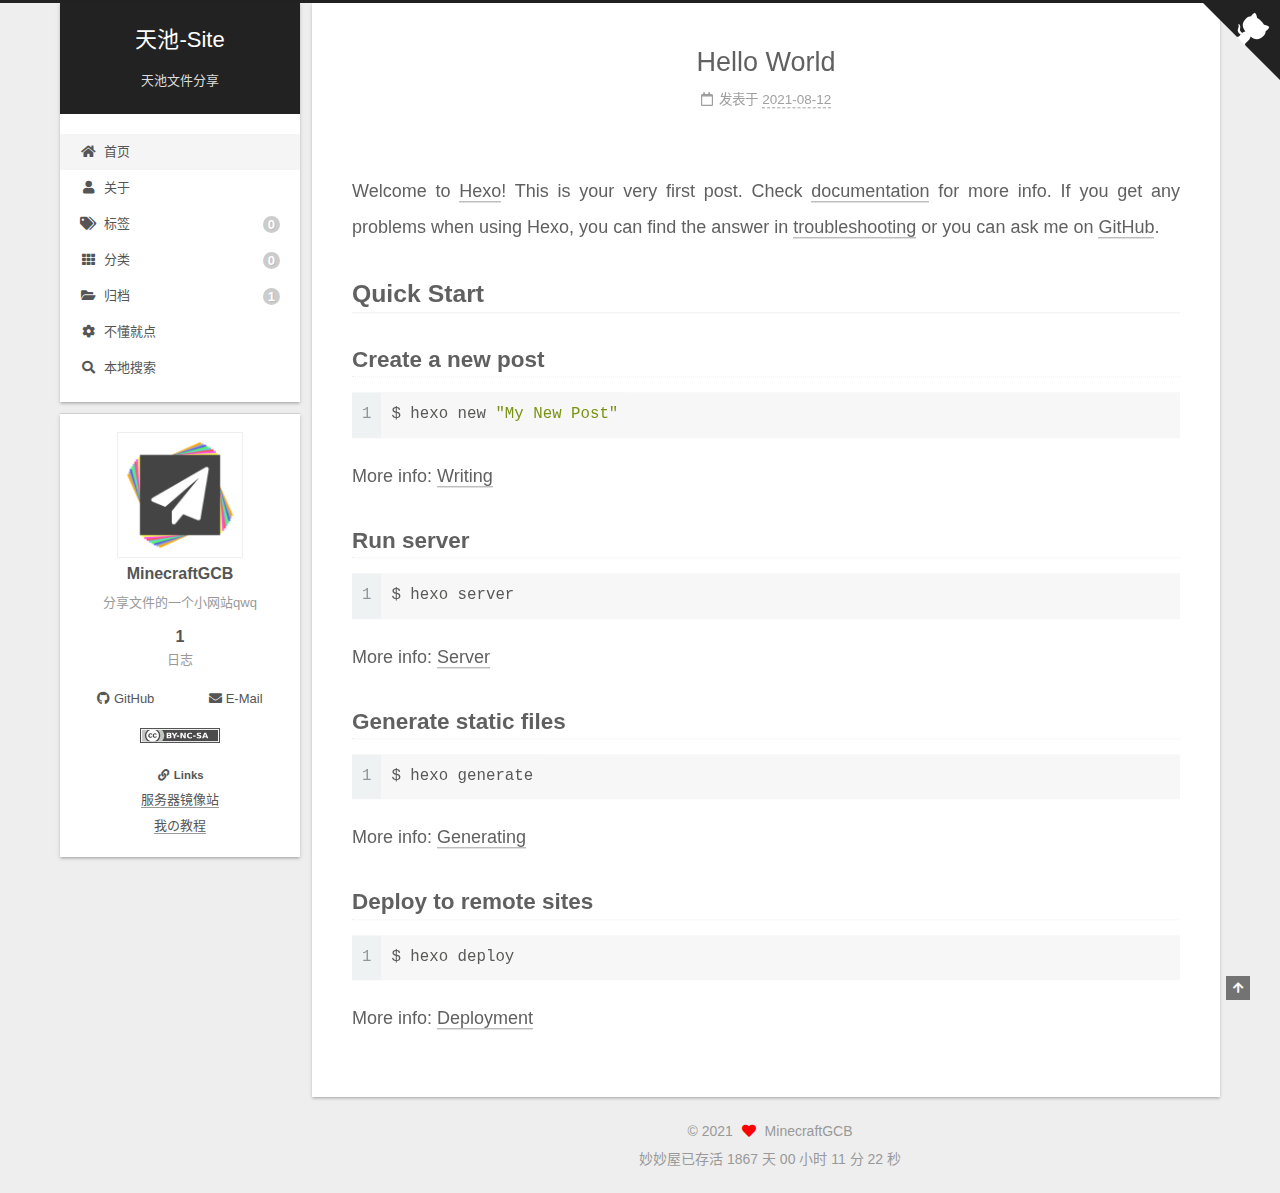
==== index.html @ 6eb32615 "Site updated: 2021-08-12 22:45:52" ====
<!DOCTYPE html>
<html lang="zh-CN">
<head>
  <meta charset="UTF-8">
<meta name="viewport" content="width=device-width, initial-scale=1, maximum-scale=2">
<meta name="theme-color" content="#222">
<meta name="generator" content="Hexo 5.4.0">
  <link rel="apple-touch-icon" sizes="180x180" href="/images/apple-touch-icon-next.png">
  <link rel="icon" type="image/png" sizes="32x32" href="/images/favicon-32x32-next.png">
  <link rel="icon" type="image/png" sizes="16x16" href="/images/favicon-16x16-next.png">
  <link rel="mask-icon" href="/images/logo.svg" color="#222">

<link rel="stylesheet" href="/css/main.css">


<link rel="stylesheet" href="/lib/font-awesome/css/all.min.css">

<script id="hexo-configurations">
    var NexT = window.NexT || {};
    var CONFIG = {"hostname":"tianchi-site.github.io","root":"/","scheme":"Gemini","version":"7.8.0","exturl":false,"sidebar":{"position":"left","display":"post","padding":18,"offset":12,"onmobile":false},"copycode":{"enable":true,"show_result":true,"style":"flat"},"back2top":{"enable":true,"sidebar":false,"scrollpercent":false},"bookmark":{"enable":false,"color":"#222","save":"auto"},"fancybox":false,"mediumzoom":false,"lazyload":false,"pangu":false,"comments":{"style":"tabs","active":null,"storage":true,"lazyload":false,"nav":null},"algolia":{"hits":{"per_page":10},"labels":{"input_placeholder":"Search for Posts","hits_empty":"We didn't find any results for the search: ${query}","hits_stats":"${hits} results found in ${time} ms"}},"localsearch":{"enable":true,"trigger":"auto","top_n_per_article":1,"unescape":true,"preload":true},"motion":{"enable":true,"async":true,"transition":{"post_block":"fadeIn","post_header":"slideDownIn","post_body":"slideDownIn","coll_header":"slideLeftIn","sidebar":"slideUpIn"}}};
  </script>

  <meta name="description" content="分享文件的一个小网站qwq">
<meta property="og:type" content="website">
<meta property="og:title" content="天池-Site">
<meta property="og:url" content="http://tianchi-site.github.io/index.html">
<meta property="og:site_name" content="天池-Site">
<meta property="og:description" content="分享文件的一个小网站qwq">
<meta property="og:locale" content="zh_CN">
<meta property="article:author" content="MinecraftGCB">
<meta name="twitter:card" content="summary">

<link rel="canonical" href="http://tianchi-site.github.io/">


<script id="page-configurations">
  // https://hexo.io/docs/variables.html
  CONFIG.page = {
    sidebar: "",
    isHome : true,
    isPost : false,
    lang   : 'zh-CN'
  };
</script>

  <title>天池-Site</title>
  






  <noscript>
  <style>
  .use-motion .brand,
  .use-motion .menu-item,
  .sidebar-inner,
  .use-motion .post-block,
  .use-motion .pagination,
  .use-motion .comments,
  .use-motion .post-header,
  .use-motion .post-body,
  .use-motion .collection-header { opacity: initial; }

  .use-motion .site-title,
  .use-motion .site-subtitle {
    opacity: initial;
    top: initial;
  }

  .use-motion .logo-line-before i { left: initial; }
  .use-motion .logo-line-after i { right: initial; }
  </style>
</noscript>

</head>

<body itemscope itemtype="http://schema.org/WebPage">
  <div class="container use-motion">
    <div class="headband"></div>

    <header class="header" itemscope itemtype="http://schema.org/WPHeader">
      <div class="header-inner"><div class="site-brand-container">
  <div class="site-nav-toggle">
    <div class="toggle" aria-label="切换导航栏">
      <span class="toggle-line toggle-line-first"></span>
      <span class="toggle-line toggle-line-middle"></span>
      <span class="toggle-line toggle-line-last"></span>
    </div>
  </div>

  <div class="site-meta">

    <a href="/" class="brand" rel="start">
      <span class="logo-line-before"><i></i></span>
      <h1 class="site-title">天池-Site</h1>
      <span class="logo-line-after"><i></i></span>
    </a>
      <p class="site-subtitle" itemprop="description">天池文件分享</p>
  </div>

  <div class="site-nav-right">
    <div class="toggle popup-trigger">
        <i class="fa fa-search fa-fw fa-lg"></i>
    </div>
  </div>
</div>




<nav class="site-nav">
  <ul id="menu" class="main-menu menu">
        <li class="menu-item menu-item-home">

    <a href="/" rel="section"><i class="fa fa-home fa-fw"></i>首页</a>

  </li>
        <li class="menu-item menu-item-about">

    <a href="/about/" rel="section"><i class="fa fa-user fa-fw"></i>关于</a>

  </li>
        <li class="menu-item menu-item-tags">

    <a href="/tags/" rel="section"><i class="fa fa-tags fa-fw"></i>标签<span class="badge">0</span></a>

  </li>
        <li class="menu-item menu-item-categories">

    <a href="/categories/" rel="section"><i class="fa fa-th fa-fw"></i>分类<span class="badge">0</span></a>

  </li>
        <li class="menu-item menu-item-archives">

    <a href="/archives/" rel="section"><i class="fa fa-folder-open fa-fw"></i>归档<span class="badge">1</span></a>

  </li>
        <li class="menu-item menu-item-baidu">

    <a href="https://baidu.com/" rel="noopener" target="_blank"><i class="fa fa-cog fa-spin fa-fw"></i>不懂就点</a>

  </li>
      <li class="menu-item menu-item-search">
        <a role="button" class="popup-trigger"><i class="fa fa-search fa-fw"></i>本地搜索
        </a>
      </li>
  </ul>
</nav>



  <div class="search-pop-overlay">
    <div class="popup search-popup">
        <div class="search-header">
  <span class="search-icon">
    <i class="fa fa-search"></i>
  </span>
  <div class="search-input-container">
    <input autocomplete="off" autocapitalize="off"
           placeholder="搜索..." spellcheck="false"
           type="search" class="search-input">
  </div>
  <span class="popup-btn-close">
    <i class="fa fa-times-circle"></i>
  </span>
</div>
<div id="search-result">
  <div id="no-result">
    <i class="fa fa-spinner fa-pulse fa-5x fa-fw"></i>
  </div>
</div>

    </div>
  </div>

</div>
    </header>

    
  <div class="back-to-top">
    <i class="fa fa-arrow-up"></i>
    <span>0%</span>
  </div>
  <div class="reading-progress-bar"></div>

  <a href="https://github.com/GCB-Blog" class="github-corner" title="Follow me on GitHub" aria-label="Follow me on GitHub" rel="noopener" target="_blank"><svg width="80" height="80" viewBox="0 0 250 250" aria-hidden="true"><path d="M0,0 L115,115 L130,115 L142,142 L250,250 L250,0 Z"></path><path d="M128.3,109.0 C113.8,99.7 119.0,89.6 119.0,89.6 C122.0,82.7 120.5,78.6 120.5,78.6 C119.2,72.0 123.4,76.3 123.4,76.3 C127.3,80.9 125.5,87.3 125.5,87.3 C122.9,97.6 130.6,101.9 134.4,103.2" fill="currentColor" style="transform-origin: 130px 106px;" class="octo-arm"></path><path d="M115.0,115.0 C114.9,115.1 118.7,116.5 119.8,115.4 L133.7,101.6 C136.9,99.2 139.9,98.4 142.2,98.6 C133.8,88.0 127.5,74.4 143.8,58.0 C148.5,53.4 154.0,51.2 159.7,51.0 C160.3,49.4 163.2,43.6 171.4,40.1 C171.4,40.1 176.1,42.5 178.8,56.2 C183.1,58.6 187.2,61.8 190.9,65.4 C194.5,69.0 197.7,73.2 200.1,77.6 C213.8,80.2 216.3,84.9 216.3,84.9 C212.7,93.1 206.9,96.0 205.4,96.6 C205.1,102.4 203.0,107.8 198.3,112.5 C181.9,128.9 168.3,122.5 157.7,114.1 C157.9,116.9 156.7,120.9 152.7,124.9 L141.0,136.5 C139.8,137.7 141.6,141.9 141.8,141.8 Z" fill="currentColor" class="octo-body"></path></svg></a>


    <main class="main">
      <div class="main-inner">
        <div class="content-wrap">
          

          <div class="content index posts-expand">
            
      
  
  
  <article itemscope itemtype="http://schema.org/Article" class="post-block" lang="zh-CN">
    <link itemprop="mainEntityOfPage" href="http://tianchi-site.github.io/2021/08/12/hello-world/">

    <span hidden itemprop="author" itemscope itemtype="http://schema.org/Person">
      <meta itemprop="image" content="/images/avt.png">
      <meta itemprop="name" content="MinecraftGCB">
      <meta itemprop="description" content="分享文件的一个小网站qwq">
    </span>

    <span hidden itemprop="publisher" itemscope itemtype="http://schema.org/Organization">
      <meta itemprop="name" content="天池-Site">
    </span>
      <header class="post-header">
        <h2 class="post-title" itemprop="name headline">
          
            <a href="/2021/08/12/hello-world/" class="post-title-link" itemprop="url">Hello World</a>
        </h2>

        <div class="post-meta">
            <span class="post-meta-item">
              <span class="post-meta-item-icon">
                <i class="far fa-calendar"></i>
              </span>
              <span class="post-meta-item-text">发表于</span>

              <time title="创建时间：2021-08-12 21:56:29" itemprop="dateCreated datePublished" datetime="2021-08-12T21:56:29+08:00">2021-08-12</time>
            </span>

          

        </div>
      </header>

    
    
    
    <div class="post-body" itemprop="articleBody">
      
          <p>Welcome to <a target="_blank" rel="noopener" href="https://hexo.io/">Hexo</a>! This is your very first post. Check <a target="_blank" rel="noopener" href="https://hexo.io/docs/">documentation</a> for more info. If you get any problems when using Hexo, you can find the answer in <a target="_blank" rel="noopener" href="https://hexo.io/docs/troubleshooting.html">troubleshooting</a> or you can ask me on <a target="_blank" rel="noopener" href="https://github.com/hexojs/hexo/issues">GitHub</a>.</p>
<h2 id="Quick-Start"><a href="#Quick-Start" class="headerlink" title="Quick Start"></a>Quick Start</h2><h3 id="Create-a-new-post"><a href="#Create-a-new-post" class="headerlink" title="Create a new post"></a>Create a new post</h3><figure class="highlight bash"><table><tr><td class="gutter"><pre><span class="line">1</span><br></pre></td><td class="code"><pre><span class="line">$ hexo new <span class="string">&quot;My New Post&quot;</span></span><br></pre></td></tr></table></figure>

<p>More info: <a target="_blank" rel="noopener" href="https://hexo.io/docs/writing.html">Writing</a></p>
<h3 id="Run-server"><a href="#Run-server" class="headerlink" title="Run server"></a>Run server</h3><figure class="highlight bash"><table><tr><td class="gutter"><pre><span class="line">1</span><br></pre></td><td class="code"><pre><span class="line">$ hexo server</span><br></pre></td></tr></table></figure>

<p>More info: <a target="_blank" rel="noopener" href="https://hexo.io/docs/server.html">Server</a></p>
<h3 id="Generate-static-files"><a href="#Generate-static-files" class="headerlink" title="Generate static files"></a>Generate static files</h3><figure class="highlight bash"><table><tr><td class="gutter"><pre><span class="line">1</span><br></pre></td><td class="code"><pre><span class="line">$ hexo generate</span><br></pre></td></tr></table></figure>

<p>More info: <a target="_blank" rel="noopener" href="https://hexo.io/docs/generating.html">Generating</a></p>
<h3 id="Deploy-to-remote-sites"><a href="#Deploy-to-remote-sites" class="headerlink" title="Deploy to remote sites"></a>Deploy to remote sites</h3><figure class="highlight bash"><table><tr><td class="gutter"><pre><span class="line">1</span><br></pre></td><td class="code"><pre><span class="line">$ hexo deploy</span><br></pre></td></tr></table></figure>

<p>More info: <a target="_blank" rel="noopener" href="https://hexo.io/docs/one-command-deployment.html">Deployment</a></p>

      
    </div>

    
    
    
      <footer class="post-footer">
        <div class="post-eof"></div>
      </footer>
  </article>
  
  
  


  



          </div>
          

<script>
  window.addEventListener('tabs:register', () => {
    let { activeClass } = CONFIG.comments;
    if (CONFIG.comments.storage) {
      activeClass = localStorage.getItem('comments_active') || activeClass;
    }
    if (activeClass) {
      let activeTab = document.querySelector(`a[href="#comment-${activeClass}"]`);
      if (activeTab) {
        activeTab.click();
      }
    }
  });
  if (CONFIG.comments.storage) {
    window.addEventListener('tabs:click', event => {
      if (!event.target.matches('.tabs-comment .tab-content .tab-pane')) return;
      let commentClass = event.target.classList[1];
      localStorage.setItem('comments_active', commentClass);
    });
  }
</script>

        </div>
          
  
  <div class="toggle sidebar-toggle">
    <span class="toggle-line toggle-line-first"></span>
    <span class="toggle-line toggle-line-middle"></span>
    <span class="toggle-line toggle-line-last"></span>
  </div>
  <aside class="sidebar">
    <div class="sidebar-inner">

      <ul class="sidebar-nav motion-element">
        <li class="sidebar-nav-toc">
          文章目录
        </li>
        <li class="sidebar-nav-overview">
          站点概览
        </li>
      </ul>
      <!--noindex-->
      <div class="post-toc-wrap sidebar-panel">
      </div>
      <!--/noindex-->

      <div class="site-overview-wrap sidebar-panel">
        <div class="site-author motion-element" itemprop="author" itemscope itemtype="http://schema.org/Person">
    <img class="site-author-image" itemprop="image" alt="MinecraftGCB"
      src="/images/avt.png">
  <p class="site-author-name" itemprop="name">MinecraftGCB</p>
  <div class="site-description" itemprop="description">分享文件的一个小网站qwq</div>
</div>
<div class="site-state-wrap motion-element">
  <nav class="site-state">
      <div class="site-state-item site-state-posts">
          <a href="/archives/">
        
          <span class="site-state-item-count">1</span>
          <span class="site-state-item-name">日志</span>
        </a>
      </div>
  </nav>
</div>
  <div class="links-of-author motion-element">
      <span class="links-of-author-item">
        <a href="https://github.com/GCB-Blog" title="GitHub → https:&#x2F;&#x2F;github.com&#x2F;GCB-Blog" rel="noopener" target="_blank"><i class="fab fa-github fa-fw"></i>GitHub</a>
      </span>
      <span class="links-of-author-item">
        <a href="mailto:1265723427@qq.com" title="E-Mail → mailto:1265723427@qq.com" rel="noopener" target="_blank"><i class="fa fa-envelope fa-fw"></i>E-Mail</a>
      </span>
  </div>
  <div class="cc-license motion-element" itemprop="license">
    <a href="https://creativecommons.org/licenses/by-nc-sa/4.0/zh-CN" class="cc-opacity" rel="noopener" target="_blank"><img src="/images/cc-by-nc-sa.svg" alt="Creative Commons"></a>
  </div>


  <div class="links-of-blogroll motion-element">
    <div class="links-of-blogroll-title"><i class="fa fa-link fa-fw"></i>
      Links
    </div>
    <ul class="links-of-blogroll-list">
        <li class="links-of-blogroll-item">
          <a href="https://www.tcotp.cn/" title="https:&#x2F;&#x2F;www.tcotp.cn" rel="noopener" target="_blank">服务器镜像站</a>
        </li>
        <li class="links-of-blogroll-item">
          <a href="https://plugindev303.github.io/Tutorials" title="https:&#x2F;&#x2F;plugindev303.github.io&#x2F;Tutorials" rel="noopener" target="_blank">我の教程</a>
        </li>
    </ul>
  </div>

      </div>

    </div>
  </aside>
  <div id="sidebar-dimmer"></div>


      </div>
    </main>

    <footer class="footer">
      <div class="footer-inner">
        

        

<div class="copyright">
  
  &copy; 
  <span itemprop="copyrightYear">2021</span>
  <span class="with-love">
    <i class="fa fa-heart"></i>
  </span>
  <span class="author" itemprop="copyrightHolder">MinecraftGCB</span>
</div>

<span id="timeDate">载入天数...</span><span id="times">载入时分秒...</span>
<script>
    var now = new Date(); 
    function createtime() { 
        var grt= new Date("6/13/2021 17:38:00");
        now.setTime(now.getTime()+250); 
        days = (now - grt ) / 1000 / 60 / 60 / 24; dnum = Math.floor(days); 
        hours = (now - grt ) / 1000 / 60 / 60 - (24 * dnum); hnum = Math.floor(hours); 
        if(String(hnum).length ==1 ){hnum = "0" + hnum;} minutes = (now - grt ) / 1000 /60 - (24 * 60 * dnum) - (60 * hnum); 
        mnum = Math.floor(minutes); if(String(mnum).length ==1 ){mnum = "0" + mnum;} 
        seconds = (now - grt ) / 1000 - (24 * 60 * 60 * dnum) - (60 * 60 * hnum) - (60 * mnum); 
        snum = Math.round(seconds); if(String(snum).length ==1 ){snum = "0" + snum;} 
        document.getElementById("timeDate").innerHTML = "妙妙屋已存活 "+dnum+" 天 "; 
        document.getElementById("times").innerHTML = hnum + " 小时 " + mnum + " 分 " + snum + " 秒"; 
    } 
setInterval("createtime()",250);
</script>

        








      </div>
    </footer>
  </div>

  
  <script src="/lib/anime.min.js"></script>
  <script src="/lib/velocity/velocity.min.js"></script>
  <script src="/lib/velocity/velocity.ui.min.js"></script>

<script src="/js/utils.js"></script>

<script src="/js/motion.js"></script>


<script src="/js/schemes/pisces.js"></script>


<script src="/js/next-boot.js"></script>




  
  <script>
    (function(){
      var canonicalURL, curProtocol;
      //Get the <link> tag
      var x=document.getElementsByTagName("link");
		//Find the last canonical URL
		if(x.length > 0){
			for (i=0;i<x.length;i++){
				if(x[i].rel.toLowerCase() == 'canonical' && x[i].href){
					canonicalURL=x[i].href;
				}
			}
		}
    //Get protocol
	    if (!canonicalURL){
	    	curProtocol = window.location.protocol.split(':')[0];
	    }
	    else{
	    	curProtocol = canonicalURL.split(':')[0];
	    }
      //Get current URL if the canonical URL does not exist
	    if (!canonicalURL) canonicalURL = window.location.href;
	    //Assign script content. Replace current URL with the canonical URL
      !function(){var e=/([http|https]:\/\/[a-zA-Z0-9\_\.]+\.baidu\.com)/gi,r=canonicalURL,t=document.referrer;if(!e.test(r)){var n=(String(curProtocol).toLowerCase() === 'https')?"https://sp0.baidu.com/9_Q4simg2RQJ8t7jm9iCKT-xh_/s.gif":"//api.share.baidu.com/s.gif";t?(n+="?r="+encodeURIComponent(document.referrer),r&&(n+="&l="+r)):r&&(n+="?l="+r);var i=new Image;i.src=n}}(window);})();
  </script>



  <script>
  if (CONFIG.page.isPost) {
    wpac_init = window.wpac_init || [];
    wpac_init.push({
      widget: 'Rating',
      id    : 30997,
      el    : 'wpac-rating',
      color : 'fc6423'
    });
    (function() {
      if ('WIDGETPACK_LOADED' in window) return;
      WIDGETPACK_LOADED = true;
      var mc = document.createElement('script');
      mc.type = 'text/javascript';
      mc.async = true;
      mc.src = '//embed.widgetpack.com/widget.js';
      var s = document.getElementsByTagName('script')[0]; s.parentNode.insertBefore(mc, s.nextSibling);
    })();
  }
  </script>

  
<script src="/js/local-search.js"></script>













  

  


</body>
</html>
---- css/main.css ----
:root {
  --body-bg-color: #eee;
  --content-bg-color: #fff;
  --card-bg-color: #f5f5f5;
  --text-color: #555;
  --blockquote-color: #666;
  --link-color: #555;
  --link-hover-color: #222;
  --brand-color: #fff;
  --brand-hover-color: #fff;
  --table-row-odd-bg-color: #f9f9f9;
  --table-row-hover-bg-color: #f5f5f5;
  --menu-item-bg-color: #f5f5f5;
  --btn-default-bg: #fff;
  --btn-default-color: #555;
  --btn-default-border-color: #555;
  --btn-default-hover-bg: #222;
  --btn-default-hover-color: #fff;
  --btn-default-hover-border-color: #222;
}
html {
  line-height: 1.15; /* 1 */
  -webkit-text-size-adjust: 100%; /* 2 */
}
body {
  margin: 0;
}
main {
  display: block;
}
h1 {
  font-size: 2em;
  margin: 0.67em 0;
}
hr {
  box-sizing: content-box; /* 1 */
  height: 0; /* 1 */
  overflow: visible; /* 2 */
}
pre {
  font-family: monospace, monospace; /* 1 */
  font-size: 1em; /* 2 */
}
a {
  background: transparent;
}
abbr[title] {
  border-bottom: none; /* 1 */
  text-decoration: underline; /* 2 */
  text-decoration: underline dotted; /* 2 */
}
b,
strong {
  font-weight: bolder;
}
code,
kbd,
samp {
  font-family: monospace, monospace; /* 1 */
  font-size: 1em; /* 2 */
}
small {
  font-size: 80%;
}
sub,
sup {
  font-size: 75%;
  line-height: 0;
  position: relative;
  vertical-align: baseline;
}
sub {
  bottom: -0.25em;
}
sup {
  top: -0.5em;
}
img {
  border-style: none;
}
button,
input,
optgroup,
select,
textarea {
  font-family: inherit; /* 1 */
  font-size: 100%; /* 1 */
  line-height: 1.15; /* 1 */
  margin: 0; /* 2 */
}
button,
input {
/* 1 */
  overflow: visible;
}
button,
select {
/* 1 */
  text-transform: none;
}
button,
[type='button'],
[type='reset'],
[type='submit'] {
  -webkit-appearance: button;
}
button::-moz-focus-inner,
[type='button']::-moz-focus-inner,
[type='reset']::-moz-focus-inner,
[type='submit']::-moz-focus-inner {
  border-style: none;
  padding: 0;
}
button:-moz-focusring,
[type='button']:-moz-focusring,
[type='reset']:-moz-focusring,
[type='submit']:-moz-focusring {
  outline: 1px dotted ButtonText;
}
fieldset {
  padding: 0.35em 0.75em 0.625em;
}
legend {
  box-sizing: border-box; /* 1 */
  color: inherit; /* 2 */
  display: table; /* 1 */
  max-width: 100%; /* 1 */
  padding: 0; /* 3 */
  white-space: normal; /* 1 */
}
progress {
  vertical-align: baseline;
}
textarea {
  overflow: auto;
}
[type='checkbox'],
[type='radio'] {
  box-sizing: border-box; /* 1 */
  padding: 0; /* 2 */
}
[type='number']::-webkit-inner-spin-button,
[type='number']::-webkit-outer-spin-button {
  height: auto;
}
[type='search'] {
  outline-offset: -2px; /* 2 */
  -webkit-appearance: textfield; /* 1 */
}
[type='search']::-webkit-search-decoration {
  -webkit-appearance: none;
}
::-webkit-file-upload-button {
  font: inherit; /* 2 */
  -webkit-appearance: button; /* 1 */
}
details {
  display: block;
}
summary {
  display: list-item;
}
template {
  display: none;
}
[hidden] {
  display: none;
}
::selection {
  background: #262a30;
  color: #eee;
}
html,
body {
  height: 100%;
}
body {
  background: var(--body-bg-color);
  color: var(--text-color);
  font-family: 'Lato', "PingFang SC", "Microsoft YaHei", sans-serif;
  font-size: 1em;
  line-height: 2;
}
@media (max-width: 991px) {
  body {
    padding-left: 0 !important;
    padding-right: 0 !important;
  }
}
h1,
h2,
h3,
h4,
h5,
h6 {
  font-family: 'Lato', "PingFang SC", "Microsoft YaHei", sans-serif;
  font-weight: bold;
  line-height: 1.5;
  margin: 20px 0 15px;
}
h1 {
  font-size: 1.5em;
}
h2 {
  font-size: 1.375em;
}
h3 {
  font-size: 1.25em;
}
h4 {
  font-size: 1.125em;
}
h5 {
  font-size: 1em;
}
h6 {
  font-size: 0.875em;
}
p {
  margin: 0 0 20px 0;
}
a,
span.exturl {
  border-bottom: 1px solid #999;
  color: var(--link-color);
  outline: 0;
  text-decoration: none;
  overflow-wrap: break-word;
  word-wrap: break-word;
  cursor: pointer;
}
a:hover,
span.exturl:hover {
  border-bottom-color: var(--link-hover-color);
  color: var(--link-hover-color);
}
iframe,
img,
video {
  display: block;
  margin-left: auto;
  margin-right: auto;
  max-width: 100%;
}
hr {
  background-image: repeating-linear-gradient(-45deg, #ddd, #ddd 4px, transparent 4px, transparent 8px);
  border: 0;
  height: 3px;
  margin: 40px 0;
}
blockquote {
  border-left: 4px solid #ddd;
  color: var(--blockquote-color);
  margin: 0;
  padding: 0 15px;
}
blockquote cite::before {
  content: '-';
  padding: 0 5px;
}
dt {
  font-weight: bold;
}
dd {
  margin: 0;
  padding: 0;
}
kbd {
  background-color: #f5f5f5;
  background-image: linear-gradient(#eee, #fff, #eee);
  border: 1px solid #ccc;
  border-radius: 0.2em;
  box-shadow: 0.1em 0.1em 0.2em rgba(0,0,0,0.1);
  color: #555;
  font-family: inherit;
  padding: 0.1em 0.3em;
  white-space: nowrap;
}
.table-container {
  overflow: auto;
}
table {
  border-collapse: collapse;
  border-spacing: 0;
  font-size: 0.875em;
  margin: 0 0 20px 0;
  width: 100%;
}
tbody tr:nth-of-type(odd) {
  background: var(--table-row-odd-bg-color);
}
tbody tr:hover {
  background: var(--table-row-hover-bg-color);
}
caption,
th,
td {
  font-weight: normal;
  padding: 8px;
  vertical-align: middle;
}
th,
td {
  border: 1px solid #ddd;
  border-bottom: 3px solid #ddd;
}
th {
  font-weight: 700;
  padding-bottom: 10px;
}
td {
  border-bottom-width: 1px;
}
.btn {
  background: var(--btn-default-bg);
  border: 2px solid var(--btn-default-border-color);
  border-radius: 2px;
  color: var(--btn-default-color);
  display: inline-block;
  font-size: 0.875em;
  line-height: 2;
  padding: 0 20px;
  text-decoration: none;
  transition-property: background-color;
  transition-delay: 0s;
  transition-duration: 0.2s;
  transition-timing-function: ease-in-out;
}
.btn:hover {
  background: var(--btn-default-hover-bg);
  border-color: var(--btn-default-hover-border-color);
  color: var(--btn-default-hover-color);
}
.btn + .btn {
  margin: 0 0 8px 8px;
}
.btn .fa-fw {
  text-align: left;
  width: 1.285714285714286em;
}
.toggle {
  line-height: 0;
}
.toggle .toggle-line {
  background: #fff;
  display: inline-block;
  height: 2px;
  left: 0;
  position: relative;
  top: 0;
  transition: all 0.4s;
  vertical-align: top;
  width: 100%;
}
.toggle .toggle-line:not(:first-child) {
  margin-top: 3px;
}
.toggle.toggle-arrow .toggle-line-first {
  left: 50%;
  top: 2px;
  transform: rotate(45deg);
  width: 50%;
}
.toggle.toggle-arrow .toggle-line-middle {
  left: 2px;
  width: 90%;
}
.toggle.toggle-arrow .toggle-line-last {
  left: 50%;
  top: -2px;
  transform: rotate(-45deg);
  width: 50%;
}
.toggle.toggle-close .toggle-line-first {
  transform: rotate(-45deg);
  top: 5px;
}
.toggle.toggle-close .toggle-line-middle {
  opacity: 0;
}
.toggle.toggle-close .toggle-line-last {
  transform: rotate(45deg);
  top: -5px;
}
.highlight-container {
  position: relative;
}
.highlight-container:hover .copy-btn,
.highlight-container .copy-btn:focus {
  opacity: 1;
}
.copy-btn {
  color: #333;
  cursor: pointer;
  line-height: 1.6;
  opacity: 0;
  padding: 2px 6px;
  position: absolute;
  transition-delay: 0s;
  transition-duration: 0.2s;
  transition-timing-function: ease-in-out;
  background: #fff;
  border: 0;
  font-size: 0.8125em;
  right: 0;
  top: 0;
}
.highlight,
pre {
  background: #f7f7f7;
  color: #4d4d4c;
  line-height: 1.6;
  margin: 0 auto 20px;
}
pre,
code {
  font-family: consolas, Menlo, monospace, "PingFang SC", "Microsoft YaHei";
}
code {
  background: #eee;
  border-radius: 3px;
  color: #555;
  padding: 2px 4px;
  overflow-wrap: break-word;
  word-wrap: break-word;
}
.highlight *::selection {
  background: #d6d6d6;
}
.highlight pre {
  border: 0;
  margin: 0;
  padding: 10px 0;
}
.highlight table {
  border: 0;
  margin: 0;
  width: auto;
}
.highlight td {
  border: 0;
  padding: 0;
}
.highlight figcaption {
  background: #eff2f3;
  color: #4d4d4c;
  display: flex;
  font-size: 0.875em;
  justify-content: space-between;
  line-height: 1.2;
  padding: 0.5em;
}
.highlight figcaption a {
  color: #4d4d4c;
}
.highlight figcaption a:hover {
  border-bottom-color: #4d4d4c;
}
.highlight .gutter {
  -moz-user-select: none;
  -ms-user-select: none;
  -webkit-user-select: none;
  user-select: none;
}
.highlight .gutter pre {
  background: #eff2f3;
  color: #869194;
  padding-left: 10px;
  padding-right: 10px;
  text-align: right;
}
.highlight .code pre {
  background: #f7f7f7;
  padding-left: 10px;
  width: 100%;
}
.gist table {
  width: auto;
}
.gist table td {
  border: 0;
}
pre {
  overflow: auto;
  padding: 10px;
}
pre code {
  background: none;
  color: #4d4d4c;
  font-size: 0.875em;
  padding: 0;
  text-shadow: none;
}
pre .deletion {
  background: #fdd;
}
pre .addition {
  background: #dfd;
}
pre .meta {
  color: #eab700;
  -moz-user-select: none;
  -ms-user-select: none;
  -webkit-user-select: none;
  user-select: none;
}
pre .comment {
  color: #8e908c;
}
pre .variable,
pre .attribute,
pre .tag,
pre .name,
pre .regexp,
pre .ruby .constant,
pre .xml .tag .title,
pre .xml .pi,
pre .xml .doctype,
pre .html .doctype,
pre .css .id,
pre .css .class,
pre .css .pseudo {
  color: #c82829;
}
pre .number,
pre .preprocessor,
pre .built_in,
pre .builtin-name,
pre .literal,
pre .params,
pre .constant,
pre .command {
  color: #f5871f;
}
pre .ruby .class .title,
pre .css .rules .attribute,
pre .string,
pre .symbol,
pre .value,
pre .inheritance,
pre .header,
pre .ruby .symbol,
pre .xml .cdata,
pre .special,
pre .formula {
  color: #718c00;
}
pre .title,
pre .css .hexcolor {
  color: #3e999f;
}
pre .function,
pre .python .decorator,
pre .python .title,
pre .ruby .function .title,
pre .ruby .title .keyword,
pre .perl .sub,
pre .javascript .title,
pre .coffeescript .title {
  color: #4271ae;
}
pre .keyword,
pre .javascript .function {
  color: #8959a8;
}
.blockquote-center {
  border-left: none;
  margin: 40px 0;
  padding: 0;
  position: relative;
  text-align: center;
}
.blockquote-center .fa {
  display: block;
  opacity: 0.6;
  position: absolute;
  width: 100%;
}
.blockquote-center .fa-quote-left {
  border-top: 1px solid #ccc;
  text-align: left;
  top: -20px;
}
.blockquote-center .fa-quote-right {
  border-bottom: 1px solid #ccc;
  text-align: right;
  bottom: -20px;
}
.blockquote-center p,
.blockquote-center div {
  text-align: center;
}
.post-body .group-picture img {
  margin: 0 auto;
  padding: 0 3px;
}
.group-picture-row {
  margin-bottom: 6px;
  overflow: hidden;
}
.group-picture-column {
  float: left;
  margin-bottom: 10px;
}
.post-body .label {
  color: #555;
  display: inline;
  padding: 0 2px;
}
.post-body .label.default {
  background: #f0f0f0;
}
.post-body .label.primary {
  background: #efe6f7;
}
.post-body .label.info {
  background: #e5f2f8;
}
.post-body .label.success {
  background: #e7f4e9;
}
.post-body .label.warning {
  background: #fcf6e1;
}
.post-body .label.danger {
  background: #fae8eb;
}
.post-body .tabs {
  margin-bottom: 20px;
}
.post-body .tabs,
.tabs-comment {
  display: block;
  padding-top: 10px;
  position: relative;
}
.post-body .tabs ul.nav-tabs,
.tabs-comment ul.nav-tabs {
  display: flex;
  flex-wrap: wrap;
  margin: 0;
  margin-bottom: -1px;
  padding: 0;
}
@media (max-width: 413px) {
  .post-body .tabs ul.nav-tabs,
  .tabs-comment ul.nav-tabs {
    display: block;
    margin-bottom: 5px;
  }
}
.post-body .tabs ul.nav-tabs li.tab,
.tabs-comment ul.nav-tabs li.tab {
  border-bottom: 1px solid #ddd;
  border-left: 1px solid transparent;
  border-right: 1px solid transparent;
  border-top: 3px solid transparent;
  flex-grow: 1;
  list-style-type: none;
  border-radius: 0 0 0 0;
}
@media (max-width: 413px) {
  .post-body .tabs ul.nav-tabs li.tab,
  .tabs-comment ul.nav-tabs li.tab {
    border-bottom: 1px solid transparent;
    border-left: 3px solid transparent;
    border-right: 1px solid transparent;
    border-top: 1px solid transparent;
  }
}
@media (max-width: 413px) {
  .post-body .tabs ul.nav-tabs li.tab,
  .tabs-comment ul.nav-tabs li.tab {
    border-radius: 0;
  }
}
.post-body .tabs ul.nav-tabs li.tab a,
.tabs-comment ul.nav-tabs li.tab a {
  border-bottom: initial;
  display: block;
  line-height: 1.8;
  outline: 0;
  padding: 0.25em 0.75em;
  text-align: center;
  transition-delay: 0s;
  transition-duration: 0.2s;
  transition-timing-function: ease-out;
}
.post-body .tabs ul.nav-tabs li.tab a i,
.tabs-comment ul.nav-tabs li.tab a i {
  width: 1.285714285714286em;
}
.post-body .tabs ul.nav-tabs li.tab.active,
.tabs-comment ul.nav-tabs li.tab.active {
  border-bottom: 1px solid transparent;
  border-left: 1px solid #ddd;
  border-right: 1px solid #ddd;
  border-top: 3px solid #fc6423;
}
@media (max-width: 413px) {
  .post-body .tabs ul.nav-tabs li.tab.active,
  .tabs-comment ul.nav-tabs li.tab.active {
    border-bottom: 1px solid #ddd;
    border-left: 3px solid #fc6423;
    border-right: 1px solid #ddd;
    border-top: 1px solid #ddd;
  }
}
.post-body .tabs ul.nav-tabs li.tab.active a,
.tabs-comment ul.nav-tabs li.tab.active a {
  color: var(--link-color);
  cursor: default;
}
.post-body .tabs .tab-content .tab-pane,
.tabs-comment .tab-content .tab-pane {
  border: 1px solid #ddd;
  border-top: 0;
  padding: 20px 20px 0 20px;
  border-radius: 0;
}
.post-body .tabs .tab-content .tab-pane:not(.active),
.tabs-comment .tab-content .tab-pane:not(.active) {
  display: none;
}
.post-body .tabs .tab-content .tab-pane.active,
.tabs-comment .tab-content .tab-pane.active {
  display: block;
}
.post-body .tabs .tab-content .tab-pane.active:nth-of-type(1),
.tabs-comment .tab-content .tab-pane.active:nth-of-type(1) {
  border-radius: 0 0 0 0;
}
@media (max-width: 413px) {
  .post-body .tabs .tab-content .tab-pane.active:nth-of-type(1),
  .tabs-comment .tab-content .tab-pane.active:nth-of-type(1) {
    border-radius: 0;
  }
}
.post-body .note {
  border-radius: 3px;
  margin-bottom: 20px;
  padding: 1em;
  position: relative;
  background: #f9f9f9;
  border: initial;
  border-left: 3px solid #eee;
}
.post-body .note h2,
.post-body .note h3,
.post-body .note h4,
.post-body .note h5,
.post-body .note h6 {
  margin-top: 3px;
  border-bottom: initial;
  margin-bottom: 0;
  padding-top: 0;
}
.post-body .note p:first-child,
.post-body .note ul:first-child,
.post-body .note ol:first-child,
.post-body .note table:first-child,
.post-body .note pre:first-child,
.post-body .note blockquote:first-child,
.post-body .note img:first-child {
  margin-top: 0;
}
.post-body .note p:last-child,
.post-body .note ul:last-child,
.post-body .note ol:last-child,
.post-body .note table:last-child,
.post-body .note pre:last-child,
.post-body .note blockquote:last-child,
.post-body .note img:last-child {
  margin-bottom: 0;
}
.post-body .note:not(.no-icon) {
  padding-left: 2.5em;
}
.post-body .note:not(.no-icon)::before {
  font-size: 1.5em;
  left: 0.4em;
  position: absolute;
  top: calc(50% - 1em);
  font-family: 'Font Awesome 5 Free';
  font-weight: 900;
}
.post-body .note.default {
  background: #f7f7f7;
  border-left-color: #777;
}
.post-body .note.default h2,
.post-body .note.default h3,
.post-body .note.default h4,
.post-body .note.default h5,
.post-body .note.default h6 {
  color: #777;
}
.post-body .note.default:not(.no-icon)::before {
  content: "\f0a9";
  color: #777;
}
.post-body .note.primary {
  background: #f5f0fa;
  border-left-color: #6f42c1;
}
.post-body .note.primary h2,
.post-body .note.primary h3,
.post-body .note.primary h4,
.post-body .note.primary h5,
.post-body .note.primary h6 {
  color: #6f42c1;
}
.post-body .note.primary:not(.no-icon)::before {
  content: "\f055";
  color: #6f42c1;
}
.post-body .note.info {
  background: #eef7fa;
  border-left-color: #428bca;
}
.post-body .note.info h2,
.post-body .note.info h3,
.post-body .note.info h4,
.post-body .note.info h5,
.post-body .note.info h6 {
  color: #428bca;
}
.post-body .note.info:not(.no-icon)::before {
  content: "\f05a";
  color: #428bca;
}
.post-body .note.success {
  background: #eff8f0;
  border-left-color: #5cb85c;
}
.post-body .note.success h2,
.post-body .note.success h3,
.post-body .note.success h4,
.post-body .note.success h5,
.post-body .note.success h6 {
  color: #5cb85c;
}
.post-body .note.success:not(.no-icon)::before {
  content: "\f058";
  color: #5cb85c;
}
.post-body .note.warning {
  background: #fdf8ea;
  border-left-color: #f0ad4e;
}
.post-body .note.warning h2,
.post-body .note.warning h3,
.post-body .note.warning h4,
.post-body .note.warning h5,
.post-body .note.warning h6 {
  color: #f0ad4e;
}
.post-body .note.warning:not(.no-icon)::before {
  content: "\f06a";
  color: #f0ad4e;
}
.post-body .note.danger {
  background: #fcf1f2;
  border-left-color: #d9534f;
}
.post-body .note.danger h2,
.post-body .note.danger h3,
.post-body .note.danger h4,
.post-body .note.danger h5,
.post-body .note.danger h6 {
  color: #d9534f;
}
.post-body .note.danger:not(.no-icon)::before {
  content: "\f056";
  color: #d9534f;
}
.pagination .prev,
.pagination .next,
.pagination .page-number,
.pagination .space {
  display: inline-block;
  margin: 0 10px;
  padding: 0 11px;
  position: relative;
  top: -1px;
}
@media (max-width: 767px) {
  .pagination .prev,
  .pagination .next,
  .pagination .page-number,
  .pagination .space {
    margin: 0 5px;
  }
}
.pagination {
  border-top: 1px solid #eee;
  margin: 120px 0 0;
  text-align: center;
}
.pagination .prev,
.pagination .next,
.pagination .page-number {
  border-bottom: 0;
  border-top: 1px solid #eee;
  transition-property: border-color;
  transition-delay: 0s;
  transition-duration: 0.2s;
  transition-timing-function: ease-in-out;
}
.pagination .prev:hover,
.pagination .next:hover,
.pagination .page-number:hover {
  border-top-color: #222;
}
.pagination .space {
  margin: 0;
  padding: 0;
}
.pagination .prev {
  margin-left: 0;
}
.pagination .next {
  margin-right: 0;
}
.pagination .page-number.current {
  background: #ccc;
  border-top-color: #ccc;
  color: #fff;
}
@media (max-width: 767px) {
  .pagination {
    border-top: none;
  }
  .pagination .prev,
  .pagination .next,
  .pagination .page-number {
    border-bottom: 1px solid #eee;
    border-top: 0;
    margin-bottom: 10px;
    padding: 0 10px;
  }
  .pagination .prev:hover,
  .pagination .next:hover,
  .pagination .page-number:hover {
    border-bottom-color: #222;
  }
}
.comments {
  margin-top: 60px;
  overflow: hidden;
}
.comment-button-group {
  display: flex;
  flex-wrap: wrap-reverse;
  justify-content: center;
  margin: 1em 0;
}
.comment-button-group .comment-button {
  margin: 0.1em 0.2em;
}
.comment-button-group .comment-button.active {
  background: var(--btn-default-hover-bg);
  border-color: var(--btn-default-hover-border-color);
  color: var(--btn-default-hover-color);
}
.comment-position {
  display: none;
}
.comment-position.active {
  display: block;
}
.tabs-comment {
  background: var(--content-bg-color);
  margin-top: 4em;
  padding-top: 0;
}
.tabs-comment .comments {
  border: 0;
  box-shadow: none;
  margin-top: 0;
  padding-top: 0;
}
.container {
  min-height: 100%;
  position: relative;
}
.main-inner {
  margin: 0 auto;
  width: calc(100% - 20px);
}
@media (min-width: 1200px) {
  .main-inner {
    width: 1160px;
  }
}
@media (min-width: 1600px) {
  .main-inner {
    width: 73%;
  }
}
@media (max-width: 767px) {
  .content-wrap {
    padding: 0 20px;
  }
}
.header {
  background: transparent;
}
.header-inner {
  margin: 0 auto;
  width: calc(100% - 20px);
}
@media (min-width: 1200px) {
  .header-inner {
    width: 1160px;
  }
}
@media (min-width: 1600px) {
  .header-inner {
    width: 73%;
  }
}
.site-brand-container {
  display: flex;
  flex-shrink: 0;
  padding: 0 10px;
}
.headband {
  background: #222;
  height: 3px;
}
.site-meta {
  flex-grow: 1;
  text-align: center;
}
@media (max-width: 767px) {
  .site-meta {
    text-align: center;
  }
}
.brand {
  border-bottom: none;
  color: var(--brand-color);
  display: inline-block;
  line-height: 1.375em;
  padding: 0 40px;
  position: relative;
}
.brand:hover {
  color: var(--brand-hover-color);
}
.site-title {
  font-family: 'Lato', "PingFang SC", "Microsoft YaHei", sans-serif;
  font-size: 1.375em;
  font-weight: normal;
  margin: 0;
}
.site-subtitle {
  color: #ddd;
  font-size: 0.8125em;
  margin: 10px 0;
}
.use-motion .brand {
  opacity: 0;
}
.use-motion .site-title,
.use-motion .site-subtitle,
.use-motion .custom-logo-image {
  opacity: 0;
  position: relative;
  top: -10px;
}
.site-nav-toggle,
.site-nav-right {
  display: none;
}
@media (max-width: 767px) {
  .site-nav-toggle,
  .site-nav-right {
    display: flex;
    flex-direction: column;
    justify-content: center;
  }
}
.site-nav-toggle .toggle,
.site-nav-right .toggle {
  color: var(--text-color);
  padding: 10px;
  width: 22px;
}
.site-nav-toggle .toggle .toggle-line,
.site-nav-right .toggle .toggle-line {
  background: var(--text-color);
  border-radius: 1px;
}
.site-nav {
  display: block;
}
@media (max-width: 767px) {
  .site-nav {
    clear: both;
    display: none;
  }
}
.site-nav.site-nav-on {
  display: block;
}
.menu {
  margin-top: 20px;
  padding-left: 0;
  text-align: center;
}
.menu-item {
  display: inline-block;
  list-style: none;
  margin: 0 10px;
}
@media (max-width: 767px) {
  .menu-item {
    display: block;
    margin-top: 10px;
  }
  .menu-item.menu-item-search {
    display: none;
  }
}
.menu-item a,
.menu-item span.exturl {
  border-bottom: 0;
  display: block;
  font-size: 0.8125em;
  transition-property: border-color;
  transition-delay: 0s;
  transition-duration: 0.2s;
  transition-timing-function: ease-in-out;
}
@media (hover: none) {
  .menu-item a:hover,
  .menu-item span.exturl:hover {
    border-bottom-color: transparent !important;
  }
}
.menu-item .fa,
.menu-item .fab,
.menu-item .far,
.menu-item .fas {
  margin-right: 8px;
}
.menu-item .badge {
  display: inline-block;
  font-weight: bold;
  line-height: 1;
  margin-left: 0.35em;
  margin-top: 0.35em;
  text-align: center;
  white-space: nowrap;
}
@media (max-width: 767px) {
  .menu-item .badge {
    float: right;
    margin-left: 0;
  }
}
.menu-item-active a,
.menu .menu-item a:hover,
.menu .menu-item span.exturl:hover {
  background: var(--menu-item-bg-color);
}
.use-motion .menu-item {
  opacity: 0;
}
.github-corner :hover .octo-arm {
  animation: octocat-wave 560ms ease-in-out;
}
.github-corner svg {
  border: 0;
  color: #fff;
  fill: #222;
  position: absolute;
  right: 0;
  top: 0;
  z-index: 1000;
}
@media (max-width: 991px) {
  .github-corner {
    display: none;
  }
  .github-corner svg {
    color: #222;
    fill: #fff;
  }
  .github-corner .github-corner:hover .octo-arm {
    animation: none;
  }
  .github-corner .github-corner .octo-arm {
    animation: octocat-wave 560ms ease-in-out;
  }
}
@-moz-keyframes octocat-wave {
  0%, 100% {
    transform: rotate(0);
  }
  20%, 60% {
    transform: rotate(-25deg);
  }
  40%, 80% {
    transform: rotate(10deg);
  }
}
@-webkit-keyframes octocat-wave {
  0%, 100% {
    transform: rotate(0);
  }
  20%, 60% {
    transform: rotate(-25deg);
  }
  40%, 80% {
    transform: rotate(10deg);
  }
}
@-o-keyframes octocat-wave {
  0%, 100% {
    transform: rotate(0);
  }
  20%, 60% {
    transform: rotate(-25deg);
  }
  40%, 80% {
    transform: rotate(10deg);
  }
}
@keyframes octocat-wave {
  0%, 100% {
    transform: rotate(0);
  }
  20%, 60% {
    transform: rotate(-25deg);
  }
  40%, 80% {
    transform: rotate(10deg);
  }
}
.sidebar {
  background: #222;
  bottom: 0;
  box-shadow: inset 0 2px 6px #000;
  position: fixed;
  top: 0;
}
@media (max-width: 991px) {
  .sidebar {
    display: none;
  }
}
.sidebar-inner {
  color: #999;
  padding: 18px 10px;
  text-align: center;
}
.cc-license {
  margin-top: 10px;
  text-align: center;
}
.cc-license .cc-opacity {
  border-bottom: none;
  opacity: 0.7;
}
.cc-license .cc-opacity:hover {
  opacity: 0.9;
}
.cc-license img {
  display: inline-block;
}
.site-author-image {
  border: 1px solid #eee;
  display: block;
  margin: 0 auto;
  max-width: 120px;
  padding: 2px;
}
.site-author-name {
  color: var(--text-color);
  font-weight: 600;
  margin: 0;
  text-align: center;
}
.site-description {
  color: #999;
  font-size: 0.8125em;
  margin-top: 0;
  text-align: center;
}
.links-of-author {
  margin-top: 15px;
}
.links-of-author a,
.links-of-author span.exturl {
  border-bottom-color: #555;
  display: inline-block;
  font-size: 0.8125em;
  margin-bottom: 10px;
  margin-right: 10px;
  vertical-align: middle;
}
.links-of-author a::before,
.links-of-author span.exturl::before {
  background: #c42f95;
  border-radius: 50%;
  content: ' ';
  display: inline-block;
  height: 4px;
  margin-right: 3px;
  vertical-align: middle;
  width: 4px;
}
.sidebar-button {
  margin-top: 15px;
}
.sidebar-button a {
  border: 1px solid #fc6423;
  border-radius: 4px;
  color: #fc6423;
  display: inline-block;
  padding: 0 15px;
}
.sidebar-button a .fa,
.sidebar-button a .fab,
.sidebar-button a .far,
.sidebar-button a .fas {
  margin-right: 5px;
}
.sidebar-button a:hover {
  background: #fc6423;
  border: 1px solid #fc6423;
  color: #fff;
}
.sidebar-button a:hover .fa,
.sidebar-button a:hover .fab,
.sidebar-button a:hover .far,
.sidebar-button a:hover .fas {
  color: #fff;
}
.links-of-blogroll {
  font-size: 0.8125em;
  margin-top: 10px;
}
.links-of-blogroll-title {
  font-size: 0.875em;
  font-weight: 600;
  margin-top: 0;
}
.links-of-blogroll-list {
  list-style: none;
  margin: 0;
  padding: 0;
}
#sidebar-dimmer {
  display: none;
}
@media (max-width: 767px) {
  #sidebar-dimmer {
    background: #000;
    display: block;
    height: 100%;
    left: 100%;
    opacity: 0;
    position: fixed;
    top: 0;
    width: 100%;
    z-index: 1100;
  }
  .sidebar-active + #sidebar-dimmer {
    opacity: 0.7;
    transform: translateX(-100%);
    transition: opacity 0.5s;
  }
}
.sidebar-nav {
  margin: 0;
  padding-bottom: 20px;
  padding-left: 0;
}
.sidebar-nav li {
  border-bottom: 1px solid transparent;
  color: var(--text-color);
  cursor: pointer;
  display: inline-block;
  font-size: 0.875em;
}
.sidebar-nav li.sidebar-nav-overview {
  margin-left: 10px;
}
.sidebar-nav li:hover {
  color: #fc6423;
}
.sidebar-nav .sidebar-nav-active {
  border-bottom-color: #fc6423;
  color: #fc6423;
}
.sidebar-nav .sidebar-nav-active:hover {
  color: #fc6423;
}
.sidebar-panel {
  display: none;
  overflow-x: hidden;
  overflow-y: auto;
}
.sidebar-panel-active {
  display: block;
}
.sidebar-toggle {
  background: #222;
  bottom: 45px;
  cursor: pointer;
  height: 14px;
  left: 30px;
  padding: 5px;
  position: fixed;
  width: 14px;
  z-index: 1300;
}
@media (max-width: 991px) {
  .sidebar-toggle {
    left: 20px;
    opacity: 0.8;
    display: none;
  }
}
.sidebar-toggle:hover .toggle-line {
  background: #fc6423;
}
.post-toc {
  font-size: 0.875em;
}
.post-toc ol {
  list-style: none;
  margin: 0;
  padding: 0 2px 5px 10px;
  text-align: left;
}
.post-toc ol > ol {
  padding-left: 0;
}
.post-toc ol a {
  transition-property: all;
  transition-delay: 0s;
  transition-duration: 0.2s;
  transition-timing-function: ease-in-out;
}
.post-toc .nav-item {
  line-height: 1.8;
  overflow: hidden;
  text-overflow: ellipsis;
  white-space: nowrap;
}
.post-toc .nav .nav-child {
  display: none;
}
.post-toc .nav .active > .nav-child {
  display: block;
}
.post-toc .nav .active-current > .nav-child {
  display: block;
}
.post-toc .nav .active-current > .nav-child > .nav-item {
  display: block;
}
.post-toc .nav .active > a {
  border-bottom-color: #fc6423;
  color: #fc6423;
}
.post-toc .nav .active-current > a {
  color: #fc6423;
}
.post-toc .nav .active-current > a:hover {
  color: #fc6423;
}
.site-state {
  display: flex;
  justify-content: center;
  line-height: 1.4;
  margin-top: 10px;
  overflow: hidden;
  text-align: center;
  white-space: nowrap;
}
.site-state-item {
  padding: 0 15px;
}
.site-state-item:not(:first-child) {
  border-left: 1px solid #eee;
}
.site-state-item a {
  border-bottom: none;
}
.site-state-item-count {
  display: block;
  font-size: 1em;
  font-weight: 600;
  text-align: center;
}
.site-state-item-name {
  color: #999;
  font-size: 0.8125em;
}
.footer {
  color: #999;
  font-size: 0.875em;
  padding: 20px 0;
}
.footer.footer-fixed {
  bottom: 0;
  left: 0;
  position: absolute;
  right: 0;
}
.footer-inner {
  box-sizing: border-box;
  margin: 0 auto;
  text-align: center;
  width: calc(100% - 20px);
}
@media (min-width: 1200px) {
  .footer-inner {
    width: 1160px;
  }
}
@media (min-width: 1600px) {
  .footer-inner {
    width: 73%;
  }
}
.languages {
  display: inline-block;
  font-size: 1.125em;
  position: relative;
}
.languages .lang-select-label span {
  margin: 0 0.5em;
}
.languages .lang-select {
  height: 100%;
  left: 0;
  opacity: 0;
  position: absolute;
  top: 0;
  width: 100%;
}
.with-love {
  color: #ff0000;
  display: inline-block;
  margin: 0 5px;
  animation: iconAnimate 1.33s ease-in-out infinite;
}
.powered-by,
.theme-info {
  display: inline-block;
}
@-moz-keyframes iconAnimate {
  0%, 100% {
    transform: scale(1);
  }
  10%, 30% {
    transform: scale(0.9);
  }
  20%, 40%, 60%, 80% {
    transform: scale(1.1);
  }
  50%, 70% {
    transform: scale(1.1);
  }
}
@-webkit-keyframes iconAnimate {
  0%, 100% {
    transform: scale(1);
  }
  10%, 30% {
    transform: scale(0.9);
  }
  20%, 40%, 60%, 80% {
    transform: scale(1.1);
  }
  50%, 70% {
    transform: scale(1.1);
  }
}
@-o-keyframes iconAnimate {
  0%, 100% {
    transform: scale(1);
  }
  10%, 30% {
    transform: scale(0.9);
  }
  20%, 40%, 60%, 80% {
    transform: scale(1.1);
  }
  50%, 70% {
    transform: scale(1.1);
  }
}
@keyframes iconAnimate {
  0%, 100% {
    transform: scale(1);
  }
  10%, 30% {
    transform: scale(0.9);
  }
  20%, 40%, 60%, 80% {
    transform: scale(1.1);
  }
  50%, 70% {
    transform: scale(1.1);
  }
}
.back-to-top {
  font-size: 12px;
  text-align: center;
  transition-delay: 0s;
  transition-duration: 0.2s;
  transition-timing-function: ease-in-out;
}
.back-to-top {
  background: #222;
  bottom: -100px;
  box-sizing: border-box;
  color: #fff;
  cursor: pointer;
  left: 30px;
  opacity: 0.6;
  padding: 0 6px;
  position: fixed;
  transition-property: bottom;
  z-index: 1300;
  width: 24px;
}
.back-to-top span {
  display: none;
}
.back-to-top:hover {
  color: #fc6423;
}
.back-to-top.back-to-top-on {
  bottom: 30px;
}
@media (max-width: 991px) {
  .back-to-top {
    left: 20px;
    opacity: 0.8;
  }
}
.reading-progress-bar {
  background: #37c6c0;
  display: block;
  height: 3px;
  left: 0;
  position: fixed;
  width: 0;
  z-index: 1500;
  top: 0;
}
.post-body {
  font-family: 'Lato', "PingFang SC", "Microsoft YaHei", sans-serif;
  overflow-wrap: break-word;
  word-wrap: break-word;
}
@media (min-width: 1200px) {
  .post-body {
    font-size: 1.125em;
  }
}
.post-body .exturl .fa {
  font-size: 0.875em;
  margin-left: 4px;
}
.post-body .image-caption,
.post-body .figure .caption {
  color: #999;
  font-size: 0.875em;
  font-weight: bold;
  line-height: 1;
  margin: -20px auto 15px;
  text-align: center;
}
.post-sticky-flag {
  display: inline-block;
  transform: rotate(30deg);
}
.post-button {
  margin-top: 40px;
  text-align: center;
}
.use-motion .post-block,
.use-motion .pagination,
.use-motion .comments {
  opacity: 0;
}
.use-motion .post-header {
  opacity: 0;
}
.use-motion .post-body {
  opacity: 0;
}
.use-motion .collection-header {
  opacity: 0;
}
.posts-collapse {
  margin-left: 35px;
  position: relative;
}
@media (max-width: 767px) {
  .posts-collapse {
    margin-left: 0px;
    margin-right: 0px;
  }
}
.posts-collapse .collection-title {
  font-size: 1.125em;
  position: relative;
}
.posts-collapse .collection-title::before {
  background: #999;
  border: 1px solid #fff;
  border-radius: 50%;
  content: ' ';
  height: 10px;
  left: 0;
  margin-left: -6px;
  margin-top: -4px;
  position: absolute;
  top: 50%;
  width: 10px;
}
.posts-collapse .collection-year {
  font-size: 1.5em;
  font-weight: bold;
  margin: 60px 0;
  position: relative;
}
.posts-collapse .collection-year::before {
  background: #bbb;
  border-radius: 50%;
  content: ' ';
  height: 8px;
  left: 0;
  margin-left: -4px;
  margin-top: -4px;
  position: absolute;
  top: 50%;
  width: 8px;
}
.posts-collapse .collection-header {
  display: block;
  margin: 0 0 0 20px;
}
.posts-collapse .collection-header small {
  color: #bbb;
  margin-left: 5px;
}
.posts-collapse .post-header {
  border-bottom: 1px dashed #ccc;
  margin: 30px 0;
  padding-left: 15px;
  position: relative;
  transition-property: border;
  transition-delay: 0s;
  transition-duration: 0.2s;
  transition-timing-function: ease-in-out;
}
.posts-collapse .post-header::before {
  background: #bbb;
  border: 1px solid #fff;
  border-radius: 50%;
  content: ' ';
  height: 6px;
  left: 0;
  margin-left: -4px;
  position: absolute;
  top: 0.75em;
  transition-property: background;
  width: 6px;
  transition-delay: 0s;
  transition-duration: 0.2s;
  transition-timing-function: ease-in-out;
}
.posts-collapse .post-header:hover {
  border-bottom-color: #666;
}
.posts-collapse .post-header:hover::before {
  background: #222;
}
.posts-collapse .post-meta {
  display: inline;
  font-size: 0.75em;
  margin-right: 10px;
}
.posts-collapse .post-title {
  display: inline;
}
.posts-collapse .post-title a,
.posts-collapse .post-title span.exturl {
  border-bottom: none;
  color: var(--link-color);
}
.posts-collapse .post-title .fa-external-link-alt {
  font-size: 0.875em;
  margin-left: 5px;
}
.posts-collapse::before {
  background: #f5f5f5;
  content: ' ';
  height: 100%;
  left: 0;
  margin-left: -2px;
  position: absolute;
  top: 1.25em;
  width: 4px;
}
.post-eof {
  background: #ccc;
  height: 1px;
  margin: 80px auto 60px;
  text-align: center;
  width: 8%;
}
.post-block:last-of-type .post-eof {
  display: none;
}
.content {
  padding-top: 40px;
}
@media (min-width: 992px) {
  .post-body {
    text-align: justify;
  }
}
@media (max-width: 991px) {
  .post-body {
    text-align: justify;
  }
}
.post-body h1,
.post-body h2,
.post-body h3,
.post-body h4,
.post-body h5,
.post-body h6 {
  padding-top: 10px;
}
.post-body h1 .header-anchor,
.post-body h2 .header-anchor,
.post-body h3 .header-anchor,
.post-body h4 .header-anchor,
.post-body h5 .header-anchor,
.post-body h6 .header-anchor {
  border-bottom-style: none;
  color: #ccc;
  float: right;
  margin-left: 10px;
  visibility: hidden;
}
.post-body h1 .header-anchor:hover,
.post-body h2 .header-anchor:hover,
.post-body h3 .header-anchor:hover,
.post-body h4 .header-anchor:hover,
.post-body h5 .header-anchor:hover,
.post-body h6 .header-anchor:hover {
  color: inherit;
}
.post-body h1:hover .header-anchor,
.post-body h2:hover .header-anchor,
.post-body h3:hover .header-anchor,
.post-body h4:hover .header-anchor,
.post-body h5:hover .header-anchor,
.post-body h6:hover .header-anchor {
  visibility: visible;
}
.post-body iframe,
.post-body img,
.post-body video {
  margin-bottom: 20px;
}
.post-body .video-container {
  height: 0;
  margin-bottom: 20px;
  overflow: hidden;
  padding-top: 75%;
  position: relative;
  width: 100%;
}
.post-body .video-container iframe,
.post-body .video-container object,
.post-body .video-container embed {
  height: 100%;
  left: 0;
  margin: 0;
  position: absolute;
  top: 0;
  width: 100%;
}
.post-gallery {
  align-items: center;
  display: grid;
  grid-gap: 10px;
  grid-template-columns: 1fr 1fr 1fr;
  margin-bottom: 20px;
}
@media (max-width: 767px) {
  .post-gallery {
    grid-template-columns: 1fr 1fr;
  }
}
.post-gallery a {
  border: 0;
}
.post-gallery img {
  margin: 0;
}
.posts-expand .post-header {
  font-size: 1.125em;
}
.posts-expand .post-title {
  font-size: 1.5em;
  font-weight: normal;
  margin: initial;
  text-align: center;
  overflow-wrap: break-word;
  word-wrap: break-word;
}
.posts-expand .post-title-link {
  border-bottom: none;
  color: var(--link-color);
  display: inline-block;
  position: relative;
  vertical-align: top;
}
.posts-expand .post-title-link::before {
  background: var(--link-color);
  bottom: 0;
  content: '';
  height: 2px;
  left: 0;
  position: absolute;
  transform: scaleX(0);
  visibility: hidden;
  width: 100%;
  transition-delay: 0s;
  transition-duration: 0.2s;
  transition-timing-function: ease-in-out;
}
.posts-expand .post-title-link:hover::before {
  transform: scaleX(1);
  visibility: visible;
}
.posts-expand .post-title-link .fa-external-link-alt {
  font-size: 0.875em;
  margin-left: 5px;
}
.posts-expand .post-meta {
  color: #999;
  font-family: 'Lato', "PingFang SC", "Microsoft YaHei", sans-serif;
  font-size: 0.75em;
  margin: 3px 0 60px 0;
  text-align: center;
}
.posts-expand .post-meta .post-description {
  font-size: 0.875em;
  margin-top: 2px;
}
.posts-expand .post-meta time {
  border-bottom: 1px dashed #999;
  cursor: pointer;
}
.post-meta .post-meta-item + .post-meta-item::before {
  content: '|';
  margin: 0 0.5em;
}
.post-meta-divider {
  margin: 0 0.5em;
}
.post-meta-item-icon {
  margin-right: 3px;
}
@media (max-width: 991px) {
  .post-meta-item-icon {
    display: inline-block;
  }
}
@media (max-width: 991px) {
  .post-meta-item-text {
    display: none;
  }
}
.post-nav {
  border-top: 1px solid #eee;
  display: flex;
  justify-content: space-between;
  margin-top: 15px;
  padding: 10px 5px 0;
}
.post-nav-item {
  flex: 1;
}
.post-nav-item a {
  border-bottom: none;
  display: block;
  font-size: 0.875em;
  line-height: 1.6;
  position: relative;
}
.post-nav-item a:active {
  top: 2px;
}
.post-nav-item .fa {
  font-size: 0.75em;
}
.post-nav-item:first-child {
  margin-right: 15px;
}
.post-nav-item:first-child .fa {
  margin-right: 5px;
}
.post-nav-item:last-child {
  margin-left: 15px;
  text-align: right;
}
.post-nav-item:last-child .fa {
  margin-left: 5px;
}
.rtl.post-body p,
.rtl.post-body a,
.rtl.post-body h1,
.rtl.post-body h2,
.rtl.post-body h3,
.rtl.post-body h4,
.rtl.post-body h5,
.rtl.post-body h6,
.rtl.post-body li,
.rtl.post-body ul,
.rtl.post-body ol {
  direction: rtl;
  font-family: UKIJ Ekran;
}
.rtl.post-title {
  font-family: UKIJ Ekran;
}
.post-tags {
  margin-top: 40px;
  text-align: center;
}
.post-tags a {
  display: inline-block;
  font-size: 0.8125em;
}
.post-tags a:not(:last-child) {
  margin-right: 10px;
}
.post-widgets {
  border-top: 1px solid #eee;
  margin-top: 15px;
  text-align: center;
}
.wp_rating {
  height: 20px;
  line-height: 20px;
  margin-top: 10px;
  padding-top: 6px;
  text-align: center;
}
.social-like {
  display: flex;
  font-size: 0.875em;
  justify-content: center;
  text-align: center;
}
.reward-container {
  margin: 20px auto;
  padding: 10px 0;
  text-align: center;
  width: 90%;
}
.reward-container button {
  background: transparent;
  border: 1px solid #fc6423;
  border-radius: 0;
  color: #fc6423;
  cursor: pointer;
  line-height: 2;
  outline: 0;
  padding: 0 15px;
  vertical-align: text-top;
}
.reward-container button:hover {
  background: #fc6423;
  border: 1px solid transparent;
  color: #fa9366;
}
#qr {
  padding-top: 20px;
}
#qr a {
  border: 0;
}
#qr img {
  display: inline-block;
  margin: 0.8em 2em 0 2em;
  max-width: 100%;
  width: 180px;
}
#qr p {
  text-align: center;
}
.post-copyright {
  background: var(--card-bg-color);
  border-left: 3px solid #ff2a2a;
  list-style: none;
  margin: 2em 0 0;
  padding: 0.5em 1em;
}
.category-all-page .category-all-title {
  text-align: center;
}
.category-all-page .category-all {
  margin-top: 20px;
}
.category-all-page .category-list {
  list-style: none;
  margin: 0;
  padding: 0;
}
.category-all-page .category-list-item {
  margin: 5px 10px;
}
.category-all-page .category-list-count {
  color: #bbb;
}
.category-all-page .category-list-count::before {
  content: ' (';
  display: inline;
}
.category-all-page .category-list-count::after {
  content: ') ';
  display: inline;
}
.category-all-page .category-list-child {
  padding-left: 10px;
}
.event-list {
  padding: 0;
}
.event-list hr {
  background: #222;
  margin: 20px 0 45px 0;
}
.event-list hr::after {
  background: #222;
  color: #fff;
  content: 'NOW';
  display: inline-block;
  font-weight: bold;
  padding: 0 5px;
  text-align: right;
}
.event-list .event {
  background: #222;
  margin: 20px 0;
  min-height: 40px;
  padding: 15px 0 15px 10px;
}
.event-list .event .event-summary {
  color: #fff;
  margin: 0;
  padding-bottom: 3px;
}
.event-list .event .event-summary::before {
  animation: dot-flash 1s alternate infinite ease-in-out;
  color: #fff;
  content: '\f111';
  display: inline-block;
  font-size: 10px;
  margin-right: 25px;
  vertical-align: middle;
  font-family: 'Font Awesome 5 Free';
  font-weight: 900;
}
.event-list .event .event-relative-time {
  color: #bbb;
  display: inline-block;
  font-size: 12px;
  font-weight: normal;
  padding-left: 12px;
}
.event-list .event .event-details {
  color: #fff;
  display: block;
  line-height: 18px;
  margin-left: 56px;
  padding-bottom: 6px;
  padding-top: 3px;
  text-indent: -24px;
}
.event-list .event .event-details::before {
  color: #fff;
  display: inline-block;
  margin-right: 9px;
  text-align: center;
  text-indent: 0;
  width: 14px;
  font-family: 'Font Awesome 5 Free';
  font-weight: 900;
}
.event-list .event .event-details.event-location::before {
  content: '\f041';
}
.event-list .event .event-details.event-duration::before {
  content: '\f017';
}
.event-list .event-past {
  background: #f5f5f5;
}
.event-list .event-past .event-summary,
.event-list .event-past .event-details {
  color: #bbb;
  opacity: 0.9;
}
.event-list .event-past .event-summary::before,
.event-list .event-past .event-details::before {
  animation: none;
  color: #bbb;
}
@-moz-keyframes dot-flash {
  from {
    opacity: 1;
    transform: scale(1);
  }
  to {
    opacity: 0;
    transform: scale(0.8);
  }
}
@-webkit-keyframes dot-flash {
  from {
    opacity: 1;
    transform: scale(1);
  }
  to {
    opacity: 0;
    transform: scale(0.8);
  }
}
@-o-keyframes dot-flash {
  from {
    opacity: 1;
    transform: scale(1);
  }
  to {
    opacity: 0;
    transform: scale(0.8);
  }
}
@keyframes dot-flash {
  from {
    opacity: 1;
    transform: scale(1);
  }
  to {
    opacity: 0;
    transform: scale(0.8);
  }
}
ul.breadcrumb {
  font-size: 0.75em;
  list-style: none;
  margin: 1em 0;
  padding: 0 2em;
  text-align: center;
}
ul.breadcrumb li {
  display: inline;
}
ul.breadcrumb li + li::before {
  content: '/\00a0';
  font-weight: normal;
  padding: 0.5em;
}
ul.breadcrumb li + li:last-child {
  font-weight: bold;
}
.tag-cloud {
  text-align: center;
}
.tag-cloud a {
  display: inline-block;
  margin: 10px;
}
.tag-cloud a:hover {
  color: var(--link-hover-color) !important;
}
.gt-header a,
.gt-comments a,
.gt-popup a {
  border-bottom: none;
}
.gt-container .gt-popup .gt-action.is--active::before {
  top: 0.7em;
}
.search-pop-overlay {
  background: rgba(0,0,0,0);
  height: 100%;
  left: 0;
  position: fixed;
  top: 0;
  transition: visibility 0s linear 0.2s, background 0.2s;
  visibility: hidden;
  width: 100%;
  z-index: 1400;
}
.search-pop-overlay.search-active {
  background: rgba(0,0,0,0.3);
  transition: background 0.2s;
  visibility: visible;
}
.search-popup {
  background: var(--card-bg-color);
  border-radius: 5px;
  height: 80%;
  left: calc(50% - 350px);
  position: fixed;
  top: 10%;
  transform: scale(0);
  transition: transform 0.2s;
  width: 700px;
  z-index: 1500;
}
.search-active .search-popup {
  transform: scale(1);
}
@media (max-width: 767px) {
  .search-popup {
    border-radius: 0;
    height: 100%;
    left: 0;
    margin: 0;
    top: 0;
    width: 100%;
  }
}
.search-popup .search-icon,
.search-popup .popup-btn-close {
  color: #999;
  font-size: 18px;
  padding: 0 10px;
}
.search-popup .popup-btn-close {
  cursor: pointer;
}
.search-popup .popup-btn-close:hover .fa {
  color: #222;
}
.search-popup .search-header {
  background: #eee;
  border-top-left-radius: 5px;
  border-top-right-radius: 5px;
  display: flex;
  padding: 5px;
}
.search-popup input.search-input {
  background: transparent;
  border: 0;
  outline: 0;
  width: 100%;
}
.search-popup input.search-input::-webkit-search-cancel-button {
  display: none;
}
.search-popup .search-input-container {
  flex-grow: 1;
  padding: 2px;
}
.search-popup ul.search-result-list {
  margin: 0 5px;
  padding: 0;
  width: 100%;
}
.search-popup p.search-result {
  border-bottom: 1px dashed #ccc;
  padding: 5px 0;
}
.search-popup a.search-result-title {
  font-weight: bold;
}
.search-popup .search-keyword {
  border-bottom: 1px dashed #ff2a2a;
  color: #ff2a2a;
  font-weight: bold;
}
.search-popup #search-result {
  display: flex;
  height: calc(100% - 55px);
  overflow: auto;
  padding: 5px 25px;
}
.search-popup #no-result {
  color: #ccc;
  margin: auto;
}
.header {
  margin: 0 auto;
  position: relative;
  width: calc(100% - 20px);
}
@media (min-width: 1200px) {
  .header {
    width: 1160px;
  }
}
@media (min-width: 1600px) {
  .header {
    width: 73%;
  }
}
@media (max-width: 991px) {
  .header {
    width: auto;
  }
}
.header-inner {
  background: var(--content-bg-color);
  border-radius: initial;
  box-shadow: 0 2px 2px 0 rgba(0,0,0,0.12), 0 3px 1px -2px rgba(0,0,0,0.06), 0 1px 5px 0 rgba(0,0,0,0.12);
  overflow: hidden;
  padding: 0;
  position: absolute;
  top: 0;
  width: 240px;
}
@media (min-width: 1200px) {
  .header-inner {
    width: 240px;
  }
}
@media (max-width: 991px) {
  .header-inner {
    border-radius: initial;
    position: relative;
    width: auto;
  }
}
.main-inner {
  align-items: flex-start;
  display: flex;
  justify-content: space-between;
  flex-direction: row-reverse;
}
@media (max-width: 991px) {
  .main-inner {
    width: auto;
  }
}
.content-wrap {
  background: var(--content-bg-color);
  border-radius: initial;
  box-shadow: 0 2px 2px 0 rgba(0,0,0,0.12), 0 3px 1px -2px rgba(0,0,0,0.06), 0 1px 5px 0 rgba(0,0,0,0.12);
  box-sizing: border-box;
  padding: 40px;
  width: calc(100% - 252px);
}
@media (max-width: 991px) {
  .content-wrap {
    border-radius: initial;
    padding: 20px;
    width: 100%;
  }
}
.footer-inner {
  padding-left: 260px;
}
.back-to-top {
  left: auto;
  right: 30px;
}
@media (max-width: 991px) {
  .back-to-top {
    right: 20px;
  }
}
@media (max-width: 991px) {
  .footer-inner {
    padding-left: 0;
    padding-right: 0;
    width: auto;
  }
}
.site-brand-container {
  background: #222;
}
@media (max-width: 991px) {
  .site-brand-container {
    box-shadow: 0 0 16px rgba(0,0,0,0.5);
  }
}
.site-meta {
  padding: 20px 0;
}
.brand {
  padding: 0;
}
.site-subtitle {
  margin: 10px 10px 0;
}
.custom-logo-image {
  margin-top: 20px;
}
@media (max-width: 991px) {
  .custom-logo-image {
    display: none;
  }
}
@media (min-width: 768px) and (max-width: 991px) {
  .site-nav-toggle,
  .site-nav-right {
    display: flex;
    flex-direction: column;
    justify-content: center;
  }
}
.site-nav-toggle .toggle,
.site-nav-right .toggle {
  color: #fff;
}
.site-nav-toggle .toggle .toggle-line,
.site-nav-right .toggle .toggle-line {
  background: #fff;
}
@media (min-width: 768px) and (max-width: 991px) {
  .site-nav {
    display: none;
  }
}
.menu .menu-item {
  display: block;
  margin: 0;
}
.menu .menu-item a,
.menu .menu-item span.exturl {
  padding: 5px 20px;
  position: relative;
  text-align: left;
  transition-property: background-color;
}
@media (max-width: 991px) {
  .menu .menu-item.menu-item-search {
    display: none;
  }
}
.menu .menu-item .badge {
  background: #ccc;
  border-radius: 10px;
  color: #fff;
  float: right;
  padding: 2px 5px;
  text-shadow: 1px 1px 0 rgba(0,0,0,0.1);
  vertical-align: middle;
}
.sub-menu {
  background: var(--content-bg-color);
  border-bottom: 1px solid #ddd;
  margin: 0;
  padding: 6px 0;
}
.sub-menu .menu-item {
  display: inline-block;
}
.sub-menu .menu-item a,
.sub-menu .menu-item span.exturl {
  background: transparent;
  margin: 5px 10px;
  padding: initial;
}
.sub-menu .menu-item a:hover,
.sub-menu .menu-item span.exturl:hover {
  background: transparent;
  color: #fc6423;
}
.sub-menu .menu-item-active a {
  border-bottom-color: #fc6423;
  color: #fc6423;
}
.sub-menu .menu-item-active a:hover {
  border-bottom-color: #fc6423;
}
.sidebar {
  background: var(--body-bg-color);
  box-shadow: none;
  margin-top: 100%;
  position: static;
  width: 240px;
}
@media (max-width: 991px) {
  .sidebar {
    display: none;
  }
}
.sidebar-toggle {
  display: none;
}
.sidebar-inner {
  background: var(--content-bg-color);
  border-radius: initial;
  box-shadow: 0 2px 2px 0 rgba(0,0,0,0.12), 0 3px 1px -2px rgba(0,0,0,0.06), 0 1px 5px 0 rgba(0,0,0,0.12), 0 -1px 0.5px 0 rgba(0,0,0,0.09);
  box-sizing: border-box;
  color: var(--text-color);
  width: 240px;
  opacity: 0;
}
.sidebar-inner.affix {
  position: fixed;
  top: 12px;
}
.sidebar-inner.affix-bottom {
  position: absolute;
}
.site-state-item {
  padding: 0 10px;
}
.sidebar-button {
  border-bottom: 1px dotted #ccc;
  border-top: 1px dotted #ccc;
  margin-top: 10px;
  text-align: center;
}
.sidebar-button a {
  border: 0;
  color: #fc6423;
  display: block;
}
.sidebar-button a:hover {
  background: none;
  border: 0;
  color: #e34603;
}
.sidebar-button a:hover .fa,
.sidebar-button a:hover .fab,
.sidebar-button a:hover .far,
.sidebar-button a:hover .fas {
  color: #e34603;
}
.links-of-author {
  display: flex;
  flex-wrap: wrap;
  margin-top: 10px;
  justify-content: center;
}
.links-of-author-item {
  margin: 5px 0 0;
  width: 50%;
}
.links-of-author-item a,
.links-of-author-item span.exturl {
  box-sizing: border-box;
  display: inline-block;
  margin-bottom: 0;
  margin-right: 0;
  max-width: 216px;
  overflow: hidden;
  padding: 0 5px;
  text-overflow: ellipsis;
  white-space: nowrap;
}
.links-of-author-item a,
.links-of-author-item span.exturl {
  border-bottom: none;
  display: block;
  text-decoration: none;
}
.links-of-author-item a::before,
.links-of-author-item span.exturl::before {
  display: none;
}
.links-of-author-item a:hover,
.links-of-author-item span.exturl:hover {
  background: var(--body-bg-color);
  border-radius: 4px;
}
.links-of-author-item .fa,
.links-of-author-item .fab,
.links-of-author-item .far,
.links-of-author-item .fas {
  margin-right: 2px;
}
.links-of-blogroll-item {
  padding: 0;
}
.content-wrap {
  background: initial;
  box-shadow: initial;
  padding: initial;
}
.post-block {
  background: var(--content-bg-color);
  border-radius: initial;
  box-shadow: 0 2px 2px 0 rgba(0,0,0,0.12), 0 3px 1px -2px rgba(0,0,0,0.06), 0 1px 5px 0 rgba(0,0,0,0.12);
  padding: 40px;
}
.post-block + .post-block {
  border-radius: initial;
  box-shadow: 0 2px 2px 0 rgba(0,0,0,0.12), 0 3px 1px -2px rgba(0,0,0,0.06), 0 1px 5px 0 rgba(0,0,0,0.12), 0 -1px 0.5px 0 rgba(0,0,0,0.09);
  margin-top: 12px;
}
.comments {
  background: var(--content-bg-color);
  border-radius: initial;
  box-shadow: 0 2px 2px 0 rgba(0,0,0,0.12), 0 3px 1px -2px rgba(0,0,0,0.06), 0 1px 5px 0 rgba(0,0,0,0.12), 0 -1px 0.5px 0 rgba(0,0,0,0.09);
  margin-top: 12px;
  padding: 40px;
}
.tabs-comment {
  margin-top: 1em;
}
.content {
  padding-top: initial;
}
.post-eof {
  display: none;
}
.pagination {
  background: var(--content-bg-color);
  border-radius: initial;
  border-top: initial;
  box-shadow: 0 2px 2px 0 rgba(0,0,0,0.12), 0 3px 1px -2px rgba(0,0,0,0.06), 0 1px 5px 0 rgba(0,0,0,0.12), 0 -1px 0.5px 0 rgba(0,0,0,0.09);
  margin: 12px 0 0;
  padding: 10px 0 10px;
}
.pagination .prev,
.pagination .next,
.pagination .page-number {
  margin-bottom: initial;
  top: initial;
}
.main {
  padding-bottom: initial;
}
.footer {
  bottom: auto;
}
.sub-menu {
  border-bottom: initial;
  box-shadow: 0 2px 2px 0 rgba(0,0,0,0.12), 0 3px 1px -2px rgba(0,0,0,0.06), 0 1px 5px 0 rgba(0,0,0,0.12);
}
.sub-menu + .content .post-block {
  box-shadow: 0 2px 2px 0 rgba(0,0,0,0.12), 0 3px 1px -2px rgba(0,0,0,0.06), 0 1px 5px 0 rgba(0,0,0,0.12), 0 -1px 0.5px 0 rgba(0,0,0,0.09);
  margin-top: 12px;
}
@media (min-width: 768px) and (max-width: 991px) {
  .sub-menu + .content .post-block {
    margin-top: 10px;
  }
}
@media (max-width: 767px) {
  .sub-menu + .content .post-block {
    margin-top: 8px;
  }
}
.post-body h1,
.post-body h2 {
  border-bottom: 1px solid #eee;
}
.post-body h3 {
  border-bottom: 1px dotted #eee;
}
@media (min-width: 768px) and (max-width: 991px) {
  .content-wrap {
    padding: 10px;
  }
  .posts-expand .post-button {
    margin-top: 20px;
  }
  .post-block {
    border-radius: initial;
    box-shadow: 0 2px 2px 0 rgba(0,0,0,0.12), 0 3px 1px -2px rgba(0,0,0,0.06), 0 1px 5px 0 rgba(0,0,0,0.12), 0 -1px 0.5px 0 rgba(0,0,0,0.09);
    padding: 20px;
  }
  .post-block + .post-block {
    margin-top: 10px;
  }
  .comments {
    margin-top: 10px;
    padding: 10px 20px;
  }
  .pagination {
    margin: 10px 0 0;
  }
}
@media (max-width: 767px) {
  .content-wrap {
    padding: 8px;
  }
  .posts-expand .post-button {
    margin: 12px 0;
  }
  .post-block {
    border-radius: initial;
    box-shadow: 0 2px 2px 0 rgba(0,0,0,0.12), 0 3px 1px -2px rgba(0,0,0,0.06), 0 1px 5px 0 rgba(0,0,0,0.12), 0 -1px 0.5px 0 rgba(0,0,0,0.09);
    min-height: auto;
    padding: 12px;
  }
  .post-block + .post-block {
    margin-top: 8px;
  }
  .comments {
    margin-top: 8px;
    padding: 10px 12px;
  }
  .pagination {
    margin: 8px 0 0;
  }
}
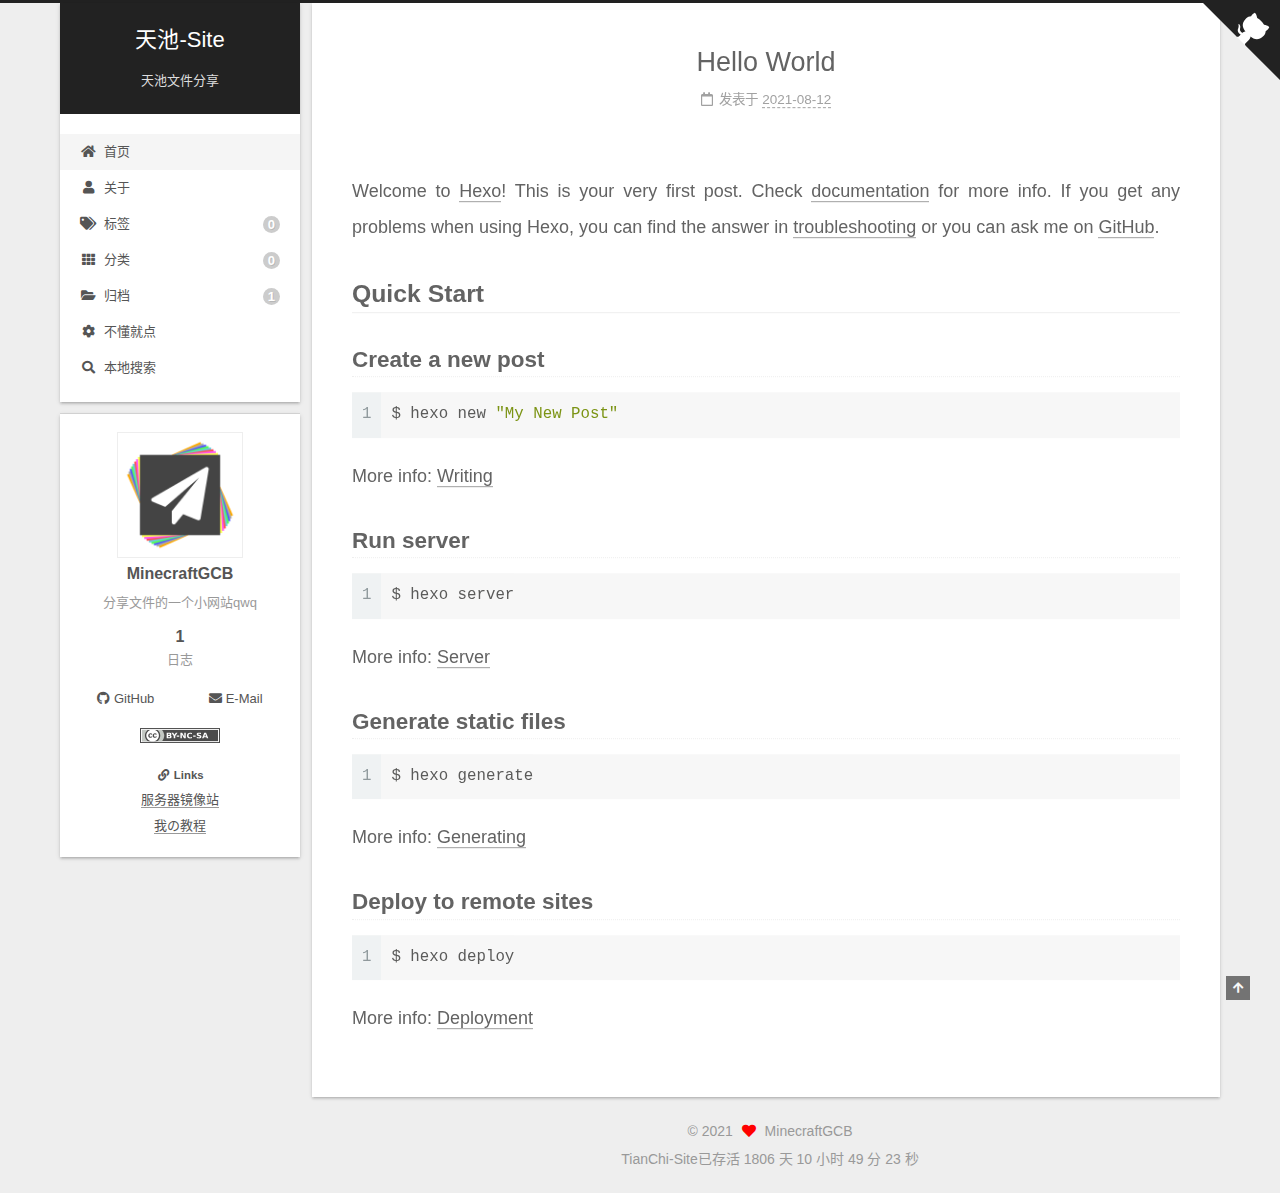
==== commit e243d88a: "Site updated: 2021-08-15 19:33:31" ====
--- a/index.html
+++ b/index.html
@@ -393,7 +393,7 @@
 <script>
     var now = new Date(); 
     function createtime() { 
-        var grt= new Date("6/13/2021 17:38:00");
+        var grt= new Date("8/13/2021 7:00:00");
         now.setTime(now.getTime()+250); 
         days = (now - grt ) / 1000 / 60 / 60 / 24; dnum = Math.floor(days); 
         hours = (now - grt ) / 1000 / 60 / 60 - (24 * dnum); hnum = Math.floor(hours); 
@@ -401,7 +401,7 @@
         mnum = Math.floor(minutes); if(String(mnum).length ==1 ){mnum = "0" + mnum;} 
         seconds = (now - grt ) / 1000 - (24 * 60 * 60 * dnum) - (60 * 60 * hnum) - (60 * mnum); 
         snum = Math.round(seconds); if(String(snum).length ==1 ){snum = "0" + snum;} 
-        document.getElementById("timeDate").innerHTML = "妙妙屋已存活 "+dnum+" 天 "; 
+        document.getElementById("timeDate").innerHTML = "TianChi-Site已存活 "+dnum+" 天 "; 
         document.getElementById("times").innerHTML = hnum + " 小时 " + mnum + " 分 " + snum + " 秒"; 
     } 
 setInterval("createtime()",250);
--- a/css/main.css
+++ b/css/main.css
@@ -1304,7 +1304,7 @@
 }
 .links-of-author a::before,
 .links-of-author span.exturl::before {
-  background: #c42f95;
+  background: #cdbdaf;
   border-radius: 50%;
   content: ' ';
   display: inline-block;
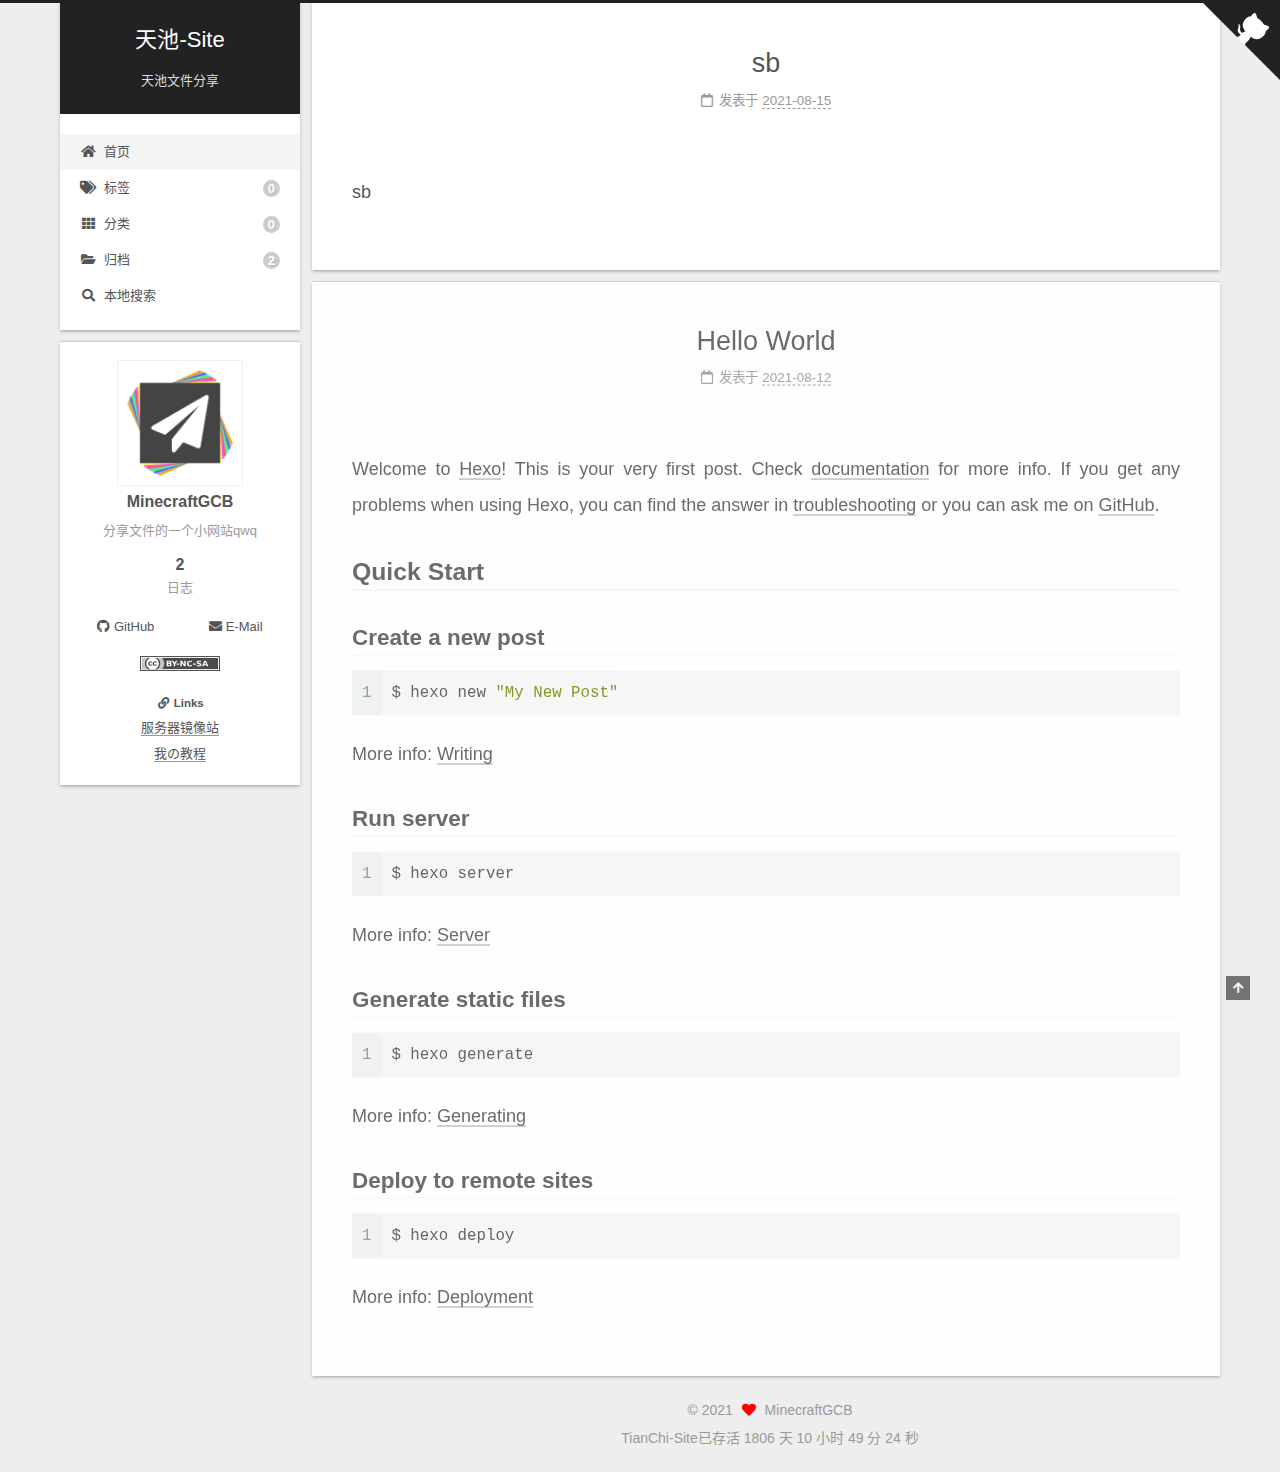
==== commit 57be8b2e: "Site updated: 2021-08-15 19:59:41" ====
--- a/index.html
+++ b/index.html
@@ -17,7 +17,7 @@
 
 <script id="hexo-configurations">
     var NexT = window.NexT || {};
-    var CONFIG = {"hostname":"tianchi-site.github.io","root":"/","scheme":"Gemini","version":"7.8.0","exturl":false,"sidebar":{"position":"left","display":"post","padding":18,"offset":12,"onmobile":false},"copycode":{"enable":true,"show_result":true,"style":"flat"},"back2top":{"enable":true,"sidebar":false,"scrollpercent":false},"bookmark":{"enable":false,"color":"#222","save":"auto"},"fancybox":false,"mediumzoom":false,"lazyload":false,"pangu":false,"comments":{"style":"tabs","active":null,"storage":true,"lazyload":false,"nav":null},"algolia":{"hits":{"per_page":10},"labels":{"input_placeholder":"Search for Posts","hits_empty":"We didn't find any results for the search: ${query}","hits_stats":"${hits} results found in ${time} ms"}},"localsearch":{"enable":true,"trigger":"auto","top_n_per_article":1,"unescape":true,"preload":true},"motion":{"enable":true,"async":true,"transition":{"post_block":"fadeIn","post_header":"slideDownIn","post_body":"slideDownIn","coll_header":"slideLeftIn","sidebar":"slideUpIn"}}};
+    var CONFIG = {"hostname":"tianchi-site.github.io","root":"/","scheme":"Gemini","version":"7.8.0","exturl":false,"sidebar":{"position":"left","display":"post","padding":18,"offset":12,"onmobile":false},"copycode":{"enable":true,"show_result":true,"style":"flat"},"back2top":{"enable":true,"sidebar":false,"scrollpercent":false},"bookmark":{"enable":false,"color":"#222","save":"auto"},"fancybox":false,"mediumzoom":false,"lazyload":false,"pangu":false,"comments":{"style":"tabs","active":null,"storage":true,"lazyload":false,"nav":null},"algolia":{"hits":{"per_page":10},"labels":{"input_placeholder":"Search for Posts","hits_empty":"We didn't find any results for the search: ${query}","hits_stats":"${hits} results found in ${time} ms"}},"localsearch":{"enable":true,"trigger":"auto","top_n_per_article":1,"unescape":true,"preload":true},"motion":{"enable":true,"async":true,"transition":{"post_block":"fadeIn","post_header":"slideDownIn","post_body":"slideDownIn","coll_header":"slideLeftIn","sidebar":"slideUpIn"}},"path":"search.xml"};
   </script>
 
   <meta name="description" content="分享文件的一个小网站qwq">
@@ -117,11 +117,6 @@
     <a href="/" rel="section"><i class="fa fa-home fa-fw"></i>首页</a>
 
   </li>
-        <li class="menu-item menu-item-about">
-
-    <a href="/about/" rel="section"><i class="fa fa-user fa-fw"></i>关于</a>
-
-  </li>
         <li class="menu-item menu-item-tags">
 
     <a href="/tags/" rel="section"><i class="fa fa-tags fa-fw"></i>标签<span class="badge">0</span></a>
@@ -134,12 +129,7 @@
   </li>
         <li class="menu-item menu-item-archives">
 
-    <a href="/archives/" rel="section"><i class="fa fa-folder-open fa-fw"></i>归档<span class="badge">1</span></a>
-
-  </li>
-        <li class="menu-item menu-item-baidu">
-
-    <a href="https://baidu.com/" rel="noopener" target="_blank"><i class="fa fa-cog fa-spin fa-fw"></i>不懂就点</a>
+    <a href="/archives/" rel="section"><i class="fa fa-folder-open fa-fw"></i>归档<span class="badge">2</span></a>
 
   </li>
       <li class="menu-item menu-item-search">
@@ -185,7 +175,7 @@
   </div>
   <div class="reading-progress-bar"></div>
 
-  <a href="https://github.com/GCB-Blog" class="github-corner" title="Follow me on GitHub" aria-label="Follow me on GitHub" rel="noopener" target="_blank"><svg width="80" height="80" viewBox="0 0 250 250" aria-hidden="true"><path d="M0,0 L115,115 L130,115 L142,142 L250,250 L250,0 Z"></path><path d="M128.3,109.0 C113.8,99.7 119.0,89.6 119.0,89.6 C122.0,82.7 120.5,78.6 120.5,78.6 C119.2,72.0 123.4,76.3 123.4,76.3 C127.3,80.9 125.5,87.3 125.5,87.3 C122.9,97.6 130.6,101.9 134.4,103.2" fill="currentColor" style="transform-origin: 130px 106px;" class="octo-arm"></path><path d="M115.0,115.0 C114.9,115.1 118.7,116.5 119.8,115.4 L133.7,101.6 C136.9,99.2 139.9,98.4 142.2,98.6 C133.8,88.0 127.5,74.4 143.8,58.0 C148.5,53.4 154.0,51.2 159.7,51.0 C160.3,49.4 163.2,43.6 171.4,40.1 C171.4,40.1 176.1,42.5 178.8,56.2 C183.1,58.6 187.2,61.8 190.9,65.4 C194.5,69.0 197.7,73.2 200.1,77.6 C213.8,80.2 216.3,84.9 216.3,84.9 C212.7,93.1 206.9,96.0 205.4,96.6 C205.1,102.4 203.0,107.8 198.3,112.5 C181.9,128.9 168.3,122.5 157.7,114.1 C157.9,116.9 156.7,120.9 152.7,124.9 L141.0,136.5 C139.8,137.7 141.6,141.9 141.8,141.8 Z" fill="currentColor" class="octo-body"></path></svg></a>
+  <a href="https://github.com/TianChi-Site" class="github-corner" title="Follow me on GitHub" aria-label="Follow me on GitHub" rel="noopener" target="_blank"><svg width="80" height="80" viewBox="0 0 250 250" aria-hidden="true"><path d="M0,0 L115,115 L130,115 L142,142 L250,250 L250,0 Z"></path><path d="M128.3,109.0 C113.8,99.7 119.0,89.6 119.0,89.6 C122.0,82.7 120.5,78.6 120.5,78.6 C119.2,72.0 123.4,76.3 123.4,76.3 C127.3,80.9 125.5,87.3 125.5,87.3 C122.9,97.6 130.6,101.9 134.4,103.2" fill="currentColor" style="transform-origin: 130px 106px;" class="octo-arm"></path><path d="M115.0,115.0 C114.9,115.1 118.7,116.5 119.8,115.4 L133.7,101.6 C136.9,99.2 139.9,98.4 142.2,98.6 C133.8,88.0 127.5,74.4 143.8,58.0 C148.5,53.4 154.0,51.2 159.7,51.0 C160.3,49.4 163.2,43.6 171.4,40.1 C171.4,40.1 176.1,42.5 178.8,56.2 C183.1,58.6 187.2,61.8 190.9,65.4 C194.5,69.0 197.7,73.2 200.1,77.6 C213.8,80.2 216.3,84.9 216.3,84.9 C212.7,93.1 206.9,96.0 205.4,96.6 C205.1,102.4 203.0,107.8 198.3,112.5 C181.9,128.9 168.3,122.5 157.7,114.1 C157.9,116.9 156.7,120.9 152.7,124.9 L141.0,136.5 C139.8,137.7 141.6,141.9 141.8,141.8 Z" fill="currentColor" class="octo-body"></path></svg></a>
 
 
     <main class="main">
@@ -195,6 +185,63 @@
 
           <div class="content index posts-expand">
             
+      
+  
+  
+  <article itemscope itemtype="http://schema.org/Article" class="post-block" lang="zh-CN">
+    <link itemprop="mainEntityOfPage" href="http://tianchi-site.github.io/2021/08/15/sb/">
+
+    <span hidden itemprop="author" itemscope itemtype="http://schema.org/Person">
+      <meta itemprop="image" content="/images/avt.png">
+      <meta itemprop="name" content="MinecraftGCB">
+      <meta itemprop="description" content="分享文件的一个小网站qwq">
+    </span>
+
+    <span hidden itemprop="publisher" itemscope itemtype="http://schema.org/Organization">
+      <meta itemprop="name" content="天池-Site">
+    </span>
+      <header class="post-header">
+        <h2 class="post-title" itemprop="name headline">
+          
+            <a href="/2021/08/15/sb/" class="post-title-link" itemprop="url">sb</a>
+        </h2>
+
+        <div class="post-meta">
+            <span class="post-meta-item">
+              <span class="post-meta-item-icon">
+                <i class="far fa-calendar"></i>
+              </span>
+              <span class="post-meta-item-text">发表于</span>
+
+              <time title="创建时间：2021-08-15 19:43:42" itemprop="dateCreated datePublished" datetime="2021-08-15T19:43:42+08:00">2021-08-15</time>
+            </span>
+
+          
+
+        </div>
+      </header>
+
+    
+    
+    
+    <div class="post-body" itemprop="articleBody">
+      
+          <p>sb</p>
+
+      
+    </div>
+
+    
+    
+    
+      <footer class="post-footer">
+        <div class="post-eof"></div>
+      </footer>
+  </article>
+  
+  
+  
+
       
   
   
@@ -330,7 +377,7 @@
       <div class="site-state-item site-state-posts">
           <a href="/archives/">
         
-          <span class="site-state-item-count">1</span>
+          <span class="site-state-item-count">2</span>
           <span class="site-state-item-name">日志</span>
         </a>
       </div>
--- a/css/main.css
+++ b/css/main.css
@@ -1304,7 +1304,7 @@
 }
 .links-of-author a::before,
 .links-of-author span.exturl::before {
-  background: #cdbdaf;
+  background: #3c34f1;
   border-radius: 50%;
   content: ' ';
   display: inline-block;
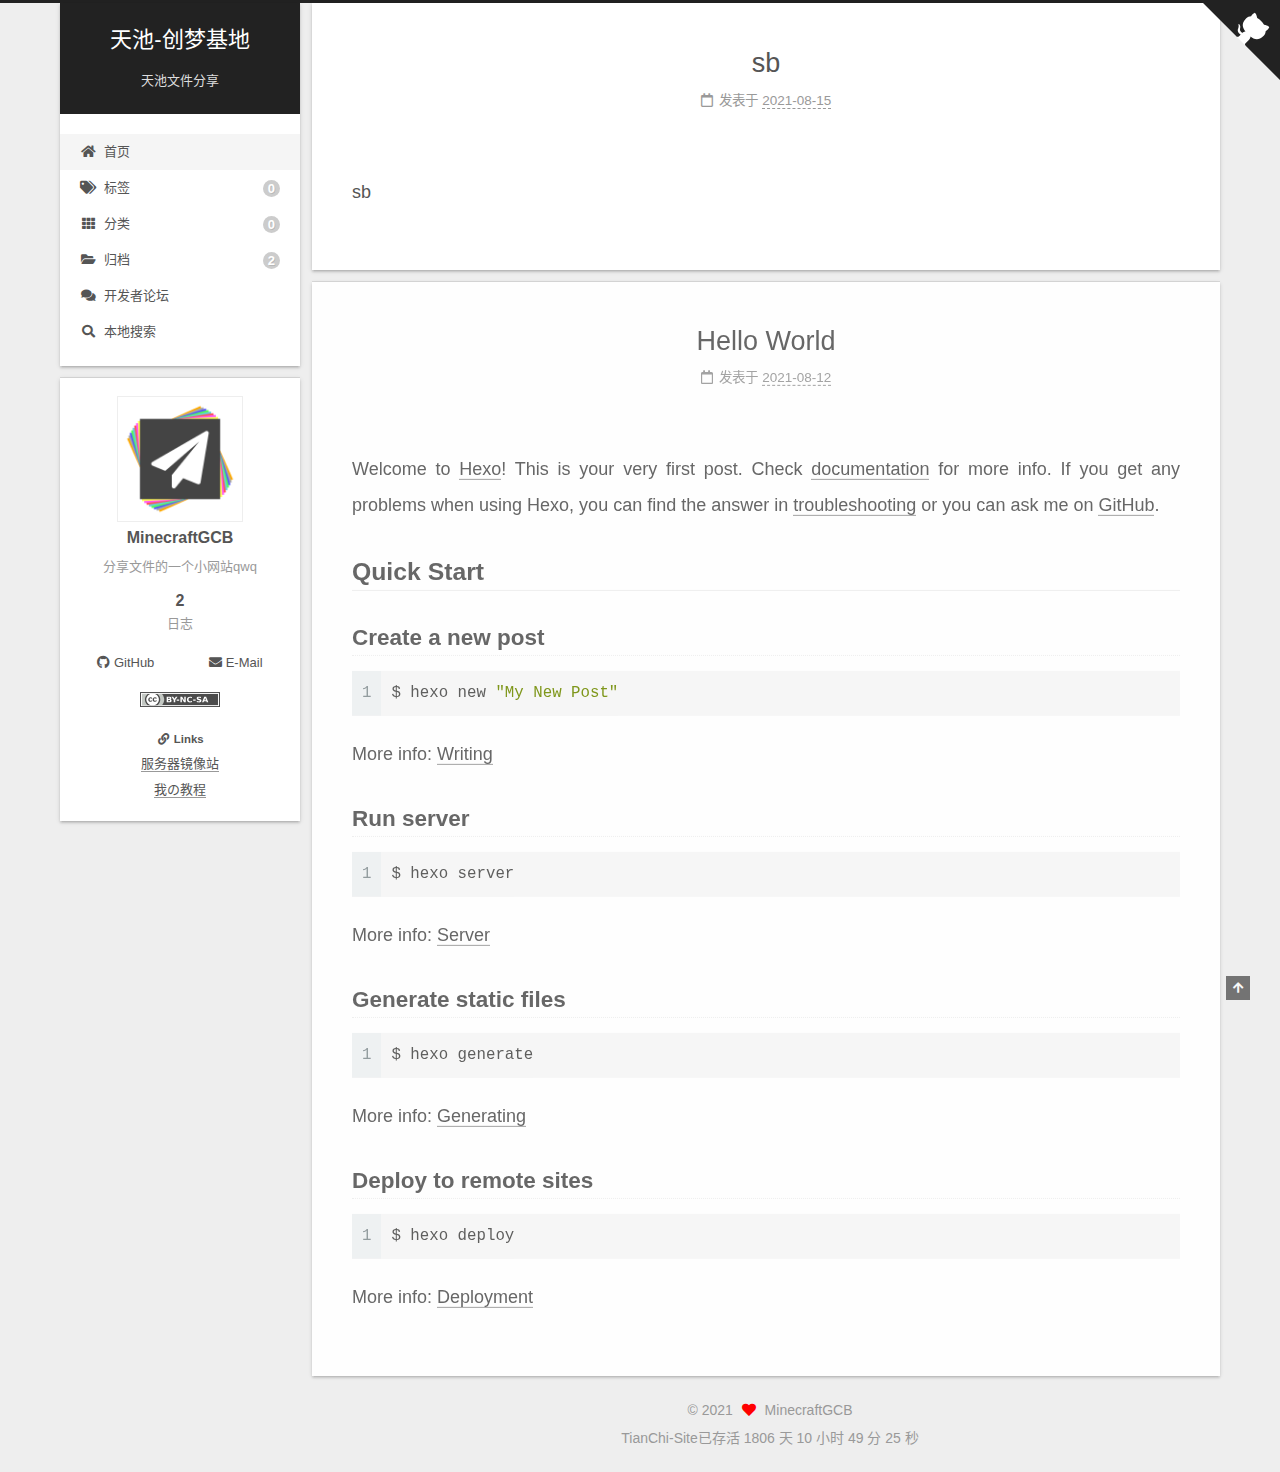
==== commit 84341841: "Site updated: 2021-08-15 20:36:17" ====
--- a/index.html
+++ b/index.html
@@ -22,9 +22,9 @@
 
   <meta name="description" content="分享文件的一个小网站qwq">
 <meta property="og:type" content="website">
-<meta property="og:title" content="天池-Site">
+<meta property="og:title" content="天池-创梦基地">
 <meta property="og:url" content="http://tianchi-site.github.io/index.html">
-<meta property="og:site_name" content="天池-Site">
+<meta property="og:site_name" content="天池-创梦基地">
 <meta property="og:description" content="分享文件的一个小网站qwq">
 <meta property="og:locale" content="zh_CN">
 <meta property="article:author" content="MinecraftGCB">
@@ -43,7 +43,7 @@
   };
 </script>
 
-  <title>天池-Site</title>
+  <title>天池-创梦基地</title>
   
 
 
@@ -94,7 +94,7 @@
 
     <a href="/" class="brand" rel="start">
       <span class="logo-line-before"><i></i></span>
-      <h1 class="site-title">天池-Site</h1>
+      <h1 class="site-title">天池-创梦基地</h1>
       <span class="logo-line-after"><i></i></span>
     </a>
       <p class="site-subtitle" itemprop="description">天池文件分享</p>
@@ -130,6 +130,11 @@
         <li class="menu-item menu-item-archives">
 
     <a href="/archives/" rel="section"><i class="fa fa-folder-open fa-fw"></i>归档<span class="badge">2</span></a>
+
+  </li>
+        <li class="menu-item menu-item-bbs">
+
+    <a href="/bbs/" rel="section"><i class="fa fa-comments fa-fw"></i>开发者论坛</a>
 
   </li>
       <li class="menu-item menu-item-search">
@@ -198,7 +203,7 @@
     </span>
 
     <span hidden itemprop="publisher" itemscope itemtype="http://schema.org/Organization">
-      <meta itemprop="name" content="天池-Site">
+      <meta itemprop="name" content="天池-创梦基地">
     </span>
       <header class="post-header">
         <h2 class="post-title" itemprop="name headline">
@@ -255,7 +260,7 @@
     </span>
 
     <span hidden itemprop="publisher" itemscope itemtype="http://schema.org/Organization">
-      <meta itemprop="name" content="天池-Site">
+      <meta itemprop="name" content="天池-创梦基地">
     </span>
       <header class="post-header">
         <h2 class="post-title" itemprop="name headline">
--- a/css/main.css
+++ b/css/main.css
@@ -1304,7 +1304,7 @@
 }
 .links-of-author a::before,
 .links-of-author span.exturl::before {
-  background: #3c34f1;
+  background: #d5daf2;
   border-radius: 50%;
   content: ' ';
   display: inline-block;
@@ -2295,14 +2295,6 @@
 .tag-cloud a:hover {
   color: var(--link-hover-color) !important;
 }
-.gt-header a,
-.gt-comments a,
-.gt-popup a {
-  border-bottom: none;
-}
-.gt-container .gt-popup .gt-action.is--active::before {
-  top: 0.7em;
-}
 .search-pop-overlay {
   background: rgba(0,0,0,0);
   height: 100%;
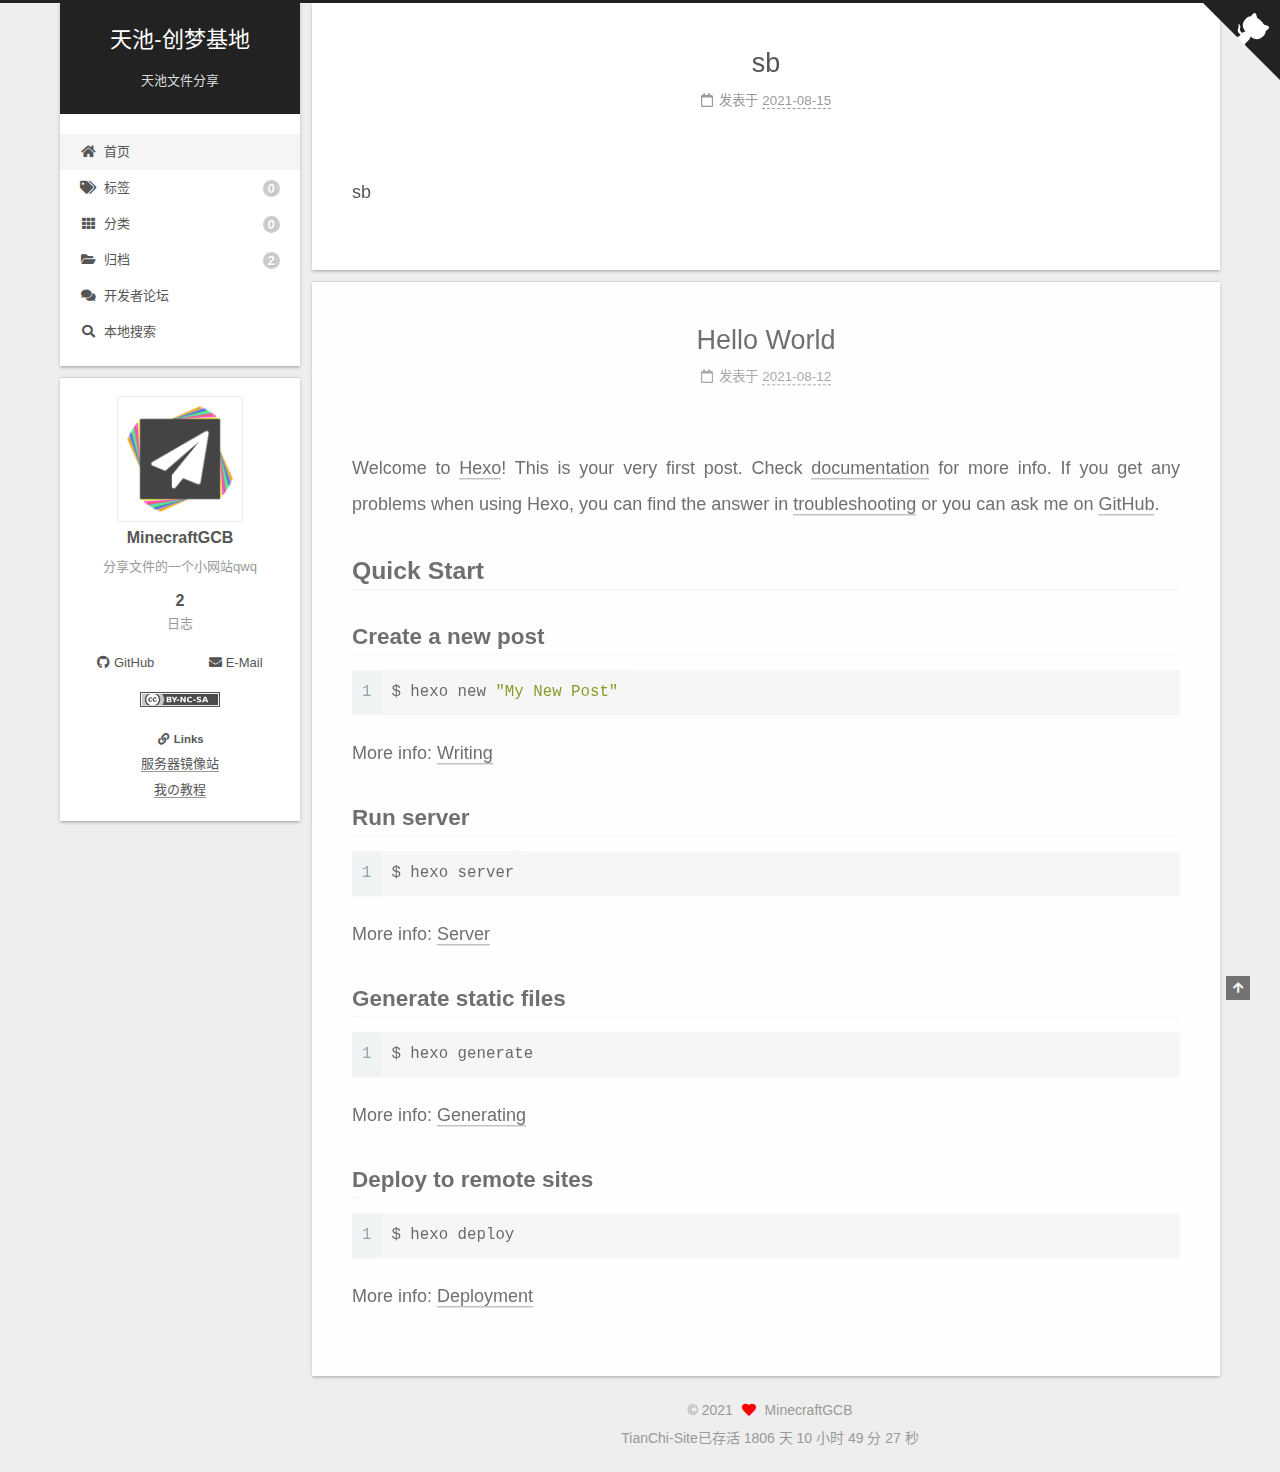
==== commit f1630462: "Site updated: 2021-08-16 14:04:30" ====
--- a/index.html
+++ b/index.html
@@ -546,6 +546,18 @@
 
 
 
+  <script>
+    (function(d, w, c) {
+      w.ChatraID = 'QMh73vNgwuAh6SzYd';
+      var s = d.createElement('script');
+      w[c] = w[c] || function() {
+        (w[c].q = w[c].q || []).push(arguments);
+      };
+      s.async = true;
+      s.src = 'https://call.chatra.io/chatra.js';
+      if (d.head) d.head.appendChild(s);
+    })(document, window, 'Chatra');
+  </script>
 
 
 
--- a/css/main.css
+++ b/css/main.css
@@ -1304,7 +1304,7 @@
 }
 .links-of-author a::before,
 .links-of-author span.exturl::before {
-  background: #d5daf2;
+  background: #c9ff3d;
   border-radius: 50%;
   content: ' ';
   display: inline-block;
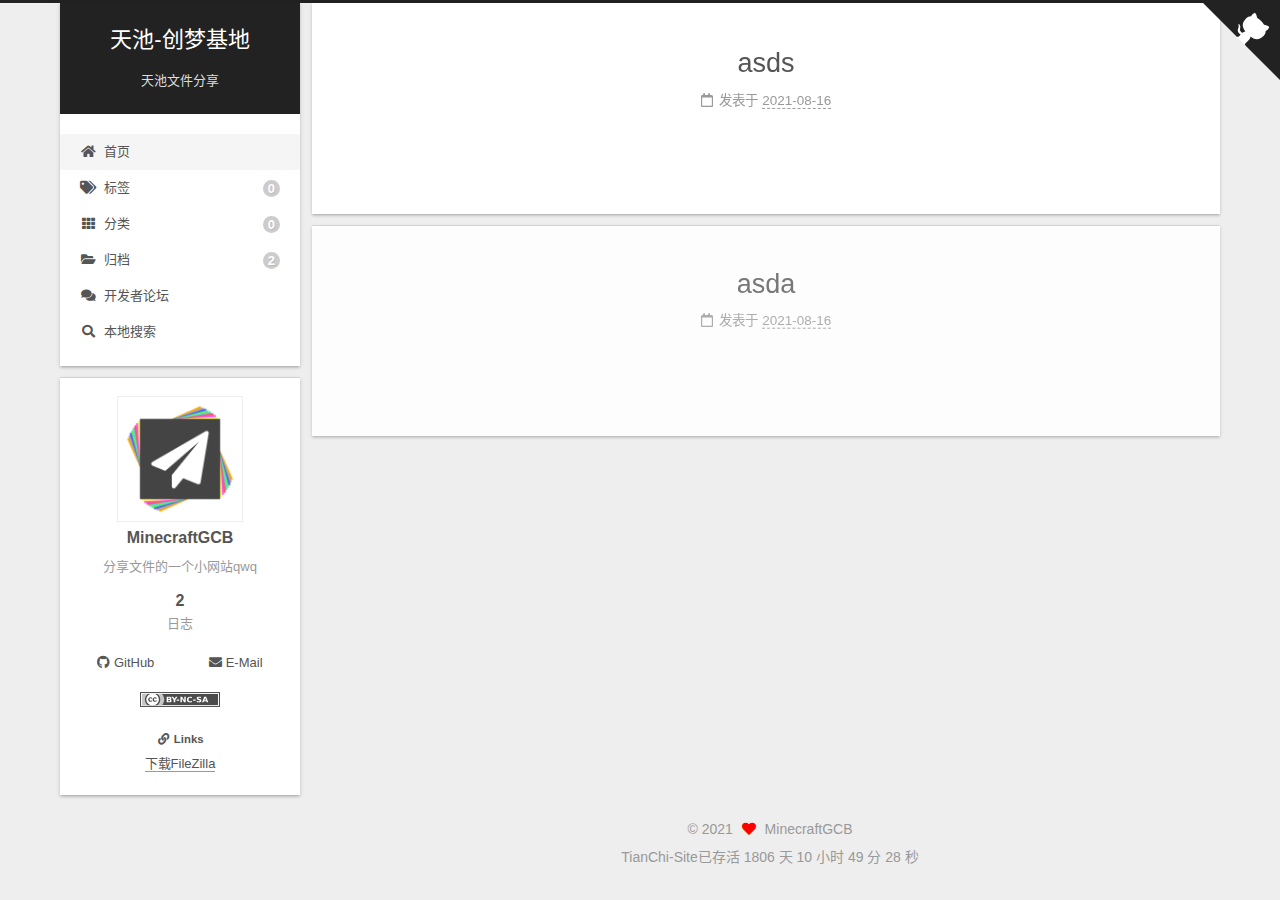
==== commit 08924ed0: "Site updated: 2021-09-20 09:05:10" ====
--- a/index.html
+++ b/index.html
@@ -194,7 +194,7 @@
   
   
   <article itemscope itemtype="http://schema.org/Article" class="post-block" lang="zh-CN">
-    <link itemprop="mainEntityOfPage" href="http://tianchi-site.github.io/2021/08/15/sb/">
+    <link itemprop="mainEntityOfPage" href="http://tianchi-site.github.io/2021/08/16/asds/">
 
     <span hidden itemprop="author" itemscope itemtype="http://schema.org/Person">
       <meta itemprop="image" content="/images/avt.png">
@@ -208,7 +208,7 @@
       <header class="post-header">
         <h2 class="post-title" itemprop="name headline">
           
-            <a href="/2021/08/15/sb/" class="post-title-link" itemprop="url">sb</a>
+            <a href="/2021/08/16/asds/" class="post-title-link" itemprop="url">asds</a>
         </h2>
 
         <div class="post-meta">
@@ -217,8 +217,9 @@
                 <i class="far fa-calendar"></i>
               </span>
               <span class="post-meta-item-text">发表于</span>
-
-              <time title="创建时间：2021-08-15 19:43:42" itemprop="dateCreated datePublished" datetime="2021-08-15T19:43:42+08:00">2021-08-15</time>
+              
+
+              <time title="创建时间：2021-08-16 16:29:59 / 修改时间：16:32:17" itemprop="dateCreated datePublished" datetime="2021-08-16T16:29:59+08:00">2021-08-16</time>
             </span>
 
           
@@ -231,8 +232,7 @@
     
     <div class="post-body" itemprop="articleBody">
       
-          <p>sb</p>
-
+          
       
     </div>
 
@@ -251,7 +251,7 @@
   
   
   <article itemscope itemtype="http://schema.org/Article" class="post-block" lang="zh-CN">
-    <link itemprop="mainEntityOfPage" href="http://tianchi-site.github.io/2021/08/12/hello-world/">
+    <link itemprop="mainEntityOfPage" href="http://tianchi-site.github.io/2021/08/16/asda/">
 
     <span hidden itemprop="author" itemscope itemtype="http://schema.org/Person">
       <meta itemprop="image" content="/images/avt.png">
@@ -265,7 +265,7 @@
       <header class="post-header">
         <h2 class="post-title" itemprop="name headline">
           
-            <a href="/2021/08/12/hello-world/" class="post-title-link" itemprop="url">Hello World</a>
+            <a href="/2021/08/16/asda/" class="post-title-link" itemprop="url">asda</a>
         </h2>
 
         <div class="post-meta">
@@ -274,8 +274,9 @@
                 <i class="far fa-calendar"></i>
               </span>
               <span class="post-meta-item-text">发表于</span>
-
-              <time title="创建时间：2021-08-12 21:56:29" itemprop="dateCreated datePublished" datetime="2021-08-12T21:56:29+08:00">2021-08-12</time>
+              
+
+              <time title="创建时间：2021-08-16 16:30:08 / 修改时间：16:32:19" itemprop="dateCreated datePublished" datetime="2021-08-16T16:30:08+08:00">2021-08-16</time>
             </span>
 
           
@@ -288,20 +289,7 @@
     
     <div class="post-body" itemprop="articleBody">
       
-          <p>Welcome to <a target="_blank" rel="noopener" href="https://hexo.io/">Hexo</a>! This is your very first post. Check <a target="_blank" rel="noopener" href="https://hexo.io/docs/">documentation</a> for more info. If you get any problems when using Hexo, you can find the answer in <a target="_blank" rel="noopener" href="https://hexo.io/docs/troubleshooting.html">troubleshooting</a> or you can ask me on <a target="_blank" rel="noopener" href="https://github.com/hexojs/hexo/issues">GitHub</a>.</p>
-<h2 id="Quick-Start"><a href="#Quick-Start" class="headerlink" title="Quick Start"></a>Quick Start</h2><h3 id="Create-a-new-post"><a href="#Create-a-new-post" class="headerlink" title="Create a new post"></a>Create a new post</h3><figure class="highlight bash"><table><tr><td class="gutter"><pre><span class="line">1</span><br></pre></td><td class="code"><pre><span class="line">$ hexo new <span class="string">&quot;My New Post&quot;</span></span><br></pre></td></tr></table></figure>
-
-<p>More info: <a target="_blank" rel="noopener" href="https://hexo.io/docs/writing.html">Writing</a></p>
-<h3 id="Run-server"><a href="#Run-server" class="headerlink" title="Run server"></a>Run server</h3><figure class="highlight bash"><table><tr><td class="gutter"><pre><span class="line">1</span><br></pre></td><td class="code"><pre><span class="line">$ hexo server</span><br></pre></td></tr></table></figure>
-
-<p>More info: <a target="_blank" rel="noopener" href="https://hexo.io/docs/server.html">Server</a></p>
-<h3 id="Generate-static-files"><a href="#Generate-static-files" class="headerlink" title="Generate static files"></a>Generate static files</h3><figure class="highlight bash"><table><tr><td class="gutter"><pre><span class="line">1</span><br></pre></td><td class="code"><pre><span class="line">$ hexo generate</span><br></pre></td></tr></table></figure>
-
-<p>More info: <a target="_blank" rel="noopener" href="https://hexo.io/docs/generating.html">Generating</a></p>
-<h3 id="Deploy-to-remote-sites"><a href="#Deploy-to-remote-sites" class="headerlink" title="Deploy to remote sites"></a>Deploy to remote sites</h3><figure class="highlight bash"><table><tr><td class="gutter"><pre><span class="line">1</span><br></pre></td><td class="code"><pre><span class="line">$ hexo deploy</span><br></pre></td></tr></table></figure>
-
-<p>More info: <a target="_blank" rel="noopener" href="https://hexo.io/docs/one-command-deployment.html">Deployment</a></p>
-
+          
       
     </div>
 
@@ -390,7 +378,7 @@
 </div>
   <div class="links-of-author motion-element">
       <span class="links-of-author-item">
-        <a href="https://github.com/GCB-Blog" title="GitHub → https:&#x2F;&#x2F;github.com&#x2F;GCB-Blog" rel="noopener" target="_blank"><i class="fab fa-github fa-fw"></i>GitHub</a>
+        <a href="https://github.com/TianChi-Site" title="GitHub → https:&#x2F;&#x2F;github.com&#x2F;TianChi-Site" rel="noopener" target="_blank"><i class="fab fa-github fa-fw"></i>GitHub</a>
       </span>
       <span class="links-of-author-item">
         <a href="mailto:1265723427@qq.com" title="E-Mail → mailto:1265723427@qq.com" rel="noopener" target="_blank"><i class="fa fa-envelope fa-fw"></i>E-Mail</a>
@@ -407,10 +395,7 @@
     </div>
     <ul class="links-of-blogroll-list">
         <li class="links-of-blogroll-item">
-          <a href="https://www.tcotp.cn/" title="https:&#x2F;&#x2F;www.tcotp.cn" rel="noopener" target="_blank">服务器镜像站</a>
-        </li>
-        <li class="links-of-blogroll-item">
-          <a href="https://plugindev303.github.io/Tutorials" title="https:&#x2F;&#x2F;plugindev303.github.io&#x2F;Tutorials" rel="noopener" target="_blank">我の教程</a>
+          <a href="https://nmsjl.lanzoui.com/iiph5spl01a" title="https:&#x2F;&#x2F;nmsjl.lanzoui.com&#x2F;iiph5spl01a" rel="noopener" target="_blank">下载FileZilla</a>
         </li>
     </ul>
   </div>
--- a/css/main.css
+++ b/css/main.css
@@ -1304,7 +1304,7 @@
 }
 .links-of-author a::before,
 .links-of-author span.exturl::before {
-  background: #c9ff3d;
+  background: #039186;
   border-radius: 50%;
   content: ' ';
   display: inline-block;
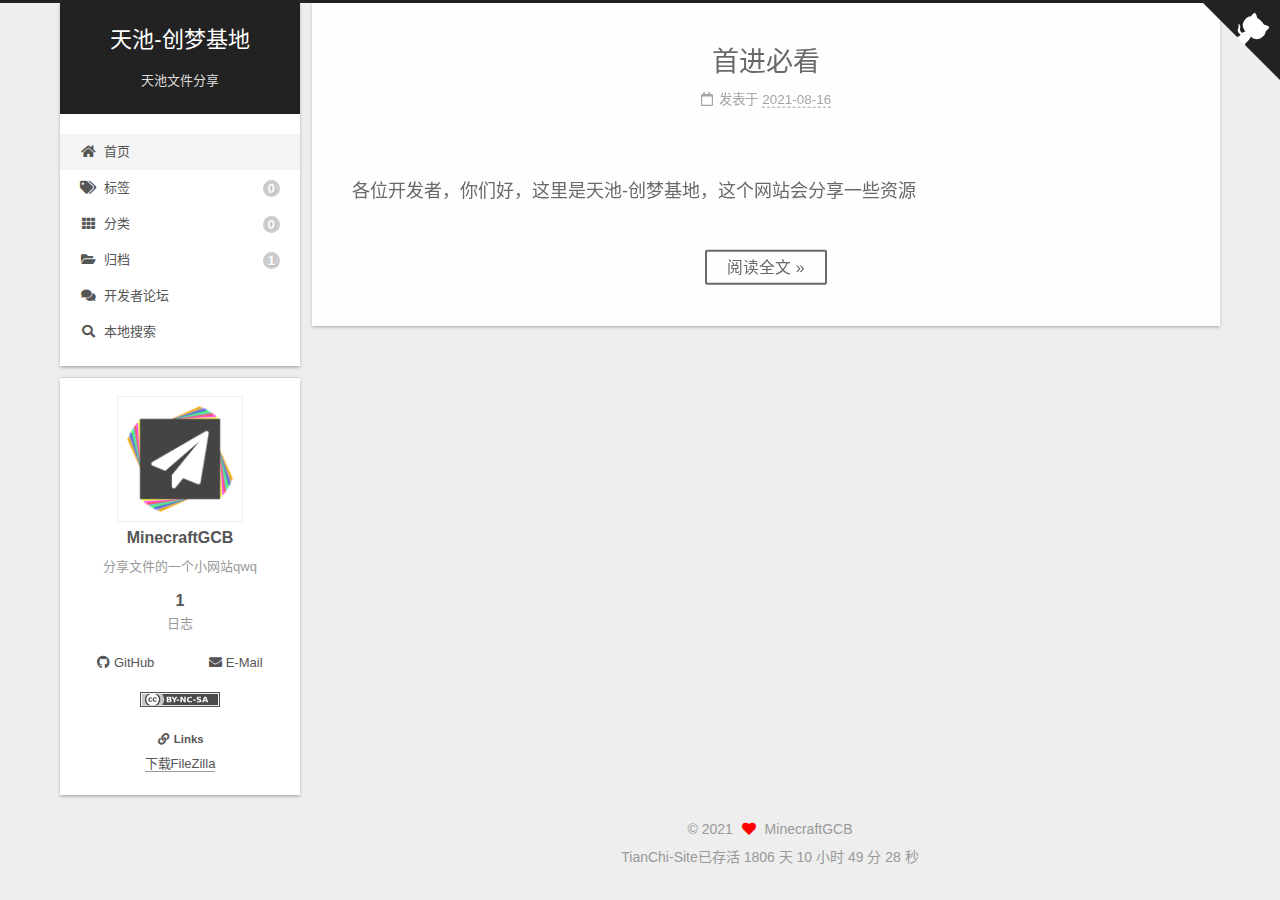
==== commit 04662741: "Site updated: 2021-09-20 09:51:26" ====
--- a/index.html
+++ b/index.html
@@ -129,7 +129,7 @@
   </li>
         <li class="menu-item menu-item-archives">
 
-    <a href="/archives/" rel="section"><i class="fa fa-folder-open fa-fw"></i>归档<span class="badge">2</span></a>
+    <a href="/archives/" rel="section"><i class="fa fa-folder-open fa-fw"></i>归档<span class="badge">1</span></a>
 
   </li>
         <li class="menu-item menu-item-bbs">
@@ -194,7 +194,7 @@
   
   
   <article itemscope itemtype="http://schema.org/Article" class="post-block" lang="zh-CN">
-    <link itemprop="mainEntityOfPage" href="http://tianchi-site.github.io/2021/08/16/asds/">
+    <link itemprop="mainEntityOfPage" href="http://tianchi-site.github.io/2021/08/16/first/">
 
     <span hidden itemprop="author" itemscope itemtype="http://schema.org/Person">
       <meta itemprop="image" content="/images/avt.png">
@@ -208,7 +208,7 @@
       <header class="post-header">
         <h2 class="post-title" itemprop="name headline">
           
-            <a href="/2021/08/16/asds/" class="post-title-link" itemprop="url">asds</a>
+            <a href="/2021/08/16/first/" class="post-title-link" itemprop="url">首进必看</a>
         </h2>
 
         <div class="post-meta">
@@ -219,7 +219,7 @@
               <span class="post-meta-item-text">发表于</span>
               
 
-              <time title="创建时间：2021-08-16 16:29:59 / 修改时间：16:32:17" itemprop="dateCreated datePublished" datetime="2021-08-16T16:29:59+08:00">2021-08-16</time>
+              <time title="创建时间：2021-08-16 16:50:13 / 修改时间：16:55:59" itemprop="dateCreated datePublished" datetime="2021-08-16T16:50:13+08:00">2021-08-16</time>
             </span>
 
           
@@ -232,64 +232,15 @@
     
     <div class="post-body" itemprop="articleBody">
       
-          
-      
-    </div>
-
-    
-    
-    
-      <footer class="post-footer">
-        <div class="post-eof"></div>
-      </footer>
-  </article>
-  
-  
-  
-
-      
-  
-  
-  <article itemscope itemtype="http://schema.org/Article" class="post-block" lang="zh-CN">
-    <link itemprop="mainEntityOfPage" href="http://tianchi-site.github.io/2021/08/16/asda/">
-
-    <span hidden itemprop="author" itemscope itemtype="http://schema.org/Person">
-      <meta itemprop="image" content="/images/avt.png">
-      <meta itemprop="name" content="MinecraftGCB">
-      <meta itemprop="description" content="分享文件的一个小网站qwq">
-    </span>
-
-    <span hidden itemprop="publisher" itemscope itemtype="http://schema.org/Organization">
-      <meta itemprop="name" content="天池-创梦基地">
-    </span>
-      <header class="post-header">
-        <h2 class="post-title" itemprop="name headline">
-          
-            <a href="/2021/08/16/asda/" class="post-title-link" itemprop="url">asda</a>
-        </h2>
-
-        <div class="post-meta">
-            <span class="post-meta-item">
-              <span class="post-meta-item-icon">
-                <i class="far fa-calendar"></i>
-              </span>
-              <span class="post-meta-item-text">发表于</span>
-              
-
-              <time title="创建时间：2021-08-16 16:30:08 / 修改时间：16:32:19" itemprop="dateCreated datePublished" datetime="2021-08-16T16:30:08+08:00">2021-08-16</time>
-            </span>
-
-          
-
-        </div>
-      </header>
-
-    
-    
-    
-    <div class="post-body" itemprop="articleBody">
-      
-          
+          <p>各位开发者，你们好，这里是天池-创梦基地，这个网站会分享一些资源  </p>
+          <!--noindex-->
+            <div class="post-button">
+              <a class="btn" href="/2021/08/16/first/#more" rel="contents">
+                阅读全文 &raquo;
+              </a>
+            </div>
+          <!--/noindex-->
+        
       
     </div>
 
@@ -370,7 +321,7 @@
       <div class="site-state-item site-state-posts">
           <a href="/archives/">
         
-          <span class="site-state-item-count">2</span>
+          <span class="site-state-item-count">1</span>
           <span class="site-state-item-name">日志</span>
         </a>
       </div>
--- a/css/main.css
+++ b/css/main.css
@@ -1304,7 +1304,7 @@
 }
 .links-of-author a::before,
 .links-of-author span.exturl::before {
-  background: #039186;
+  background: #67ff46;
   border-radius: 50%;
   content: ' ';
   display: inline-block;
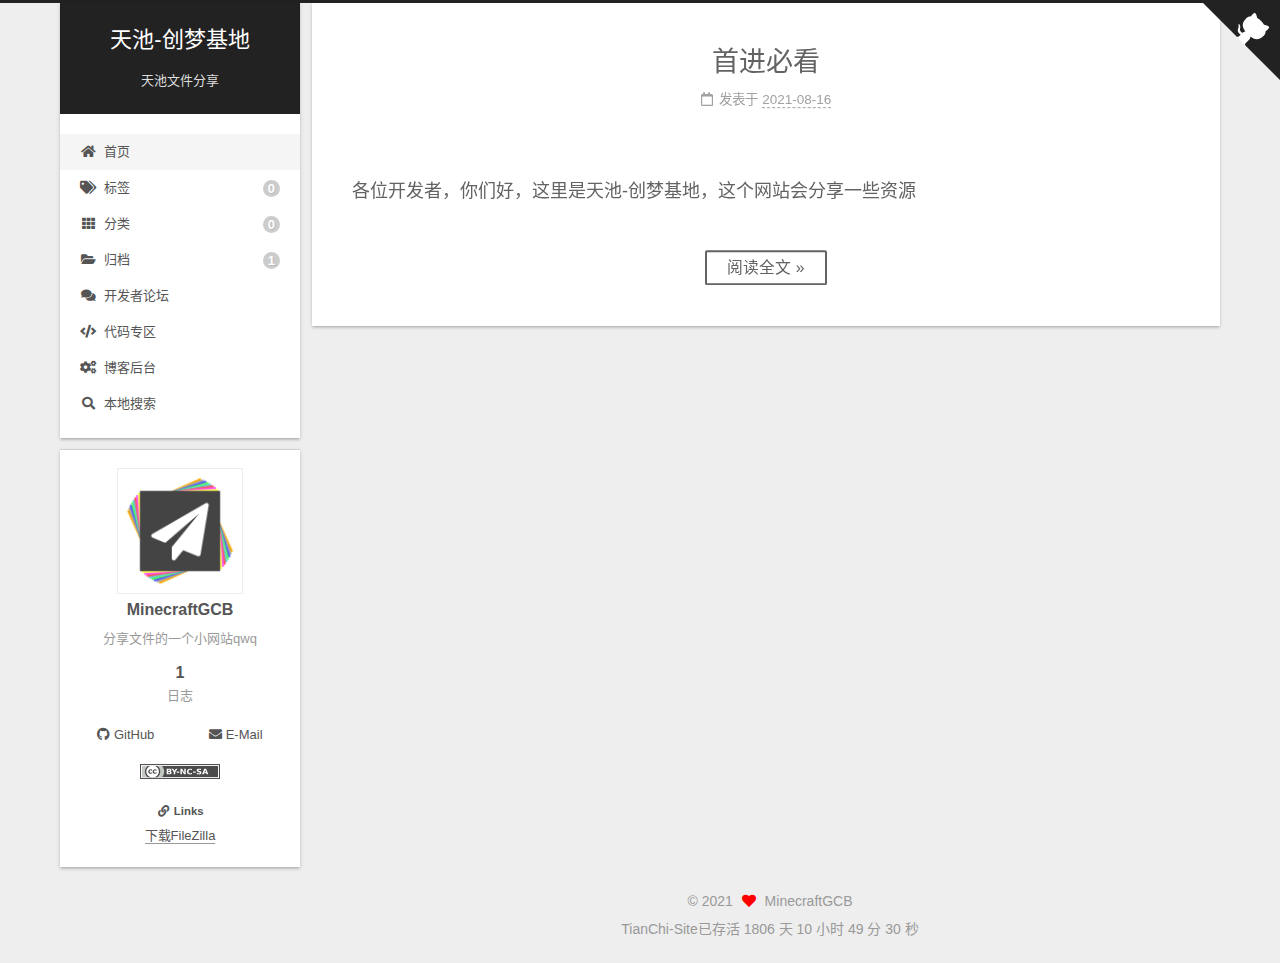
==== commit c5ad6591: "Site updated: 2021-09-20 10:55:56" ====
--- a/index.html
+++ b/index.html
@@ -135,6 +135,16 @@
         <li class="menu-item menu-item-bbs">
 
     <a href="/bbs/" rel="section"><i class="fa fa-comments fa-fw"></i>开发者论坛</a>
+
+  </li>
+        <li class="menu-item menu-item-code">
+
+    <a href="/code/" rel="section"><i class="fa fa-code fa-fw"></i>代码专区</a>
+
+  </li>
+        <li class="menu-item menu-item-admin">
+
+    <a href="/adminjump/" rel="section"><i class="fa fa-cogs fa-fw"></i>博客后台</a>
 
   </li>
       <li class="menu-item menu-item-search">
--- a/css/main.css
+++ b/css/main.css
@@ -1304,7 +1304,7 @@
 }
 .links-of-author a::before,
 .links-of-author span.exturl::before {
-  background: #67ff46;
+  background: #ffff4d;
   border-radius: 50%;
   content: ' ';
   display: inline-block;
